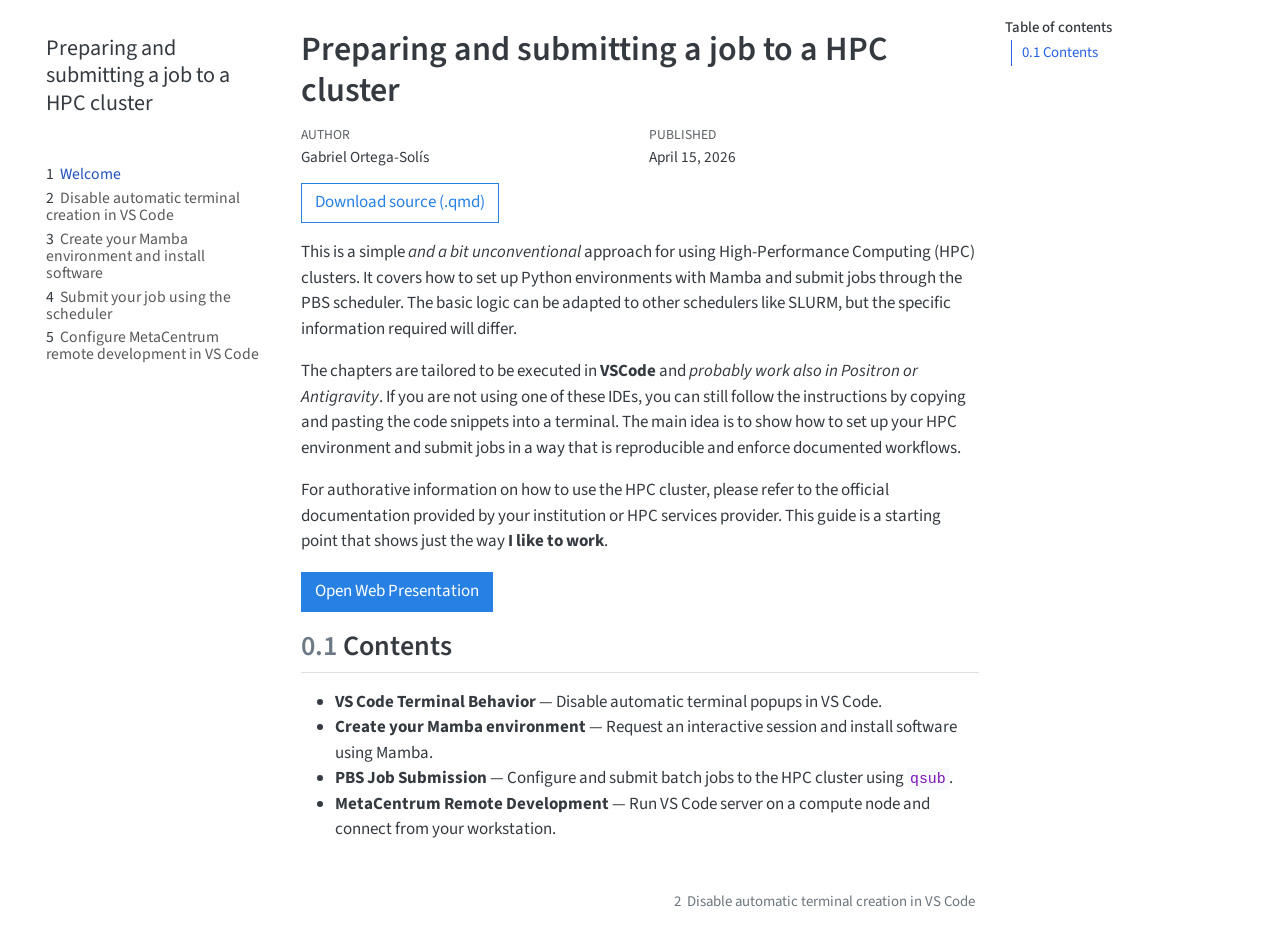
==== docs/index.html @ 6daee701 "Added note and disclaimer" ====
<!DOCTYPE html>
<html xmlns="http://www.w3.org/1999/xhtml" lang="en" xml:lang="en"><head>

<meta charset="utf-8">
<meta name="generator" content="quarto-1.6.42">

<meta name="viewport" content="width=device-width, initial-scale=1.0, user-scalable=yes">

<meta name="author" content="Gabriel Ortega-Solís">
<meta name="dcterms.date" content="2026-04-15">

<title>Preparing and submitting a job to a HPC cluster</title>
<style>
code{white-space: pre-wrap;}
span.smallcaps{font-variant: small-caps;}
div.columns{display: flex; gap: min(4vw, 1.5em);}
div.column{flex: auto; overflow-x: auto;}
div.hanging-indent{margin-left: 1.5em; text-indent: -1.5em;}
ul.task-list{list-style: none;}
ul.task-list li input[type="checkbox"] {
  width: 0.8em;
  margin: 0 0.8em 0.2em -1em; /* quarto-specific, see https://github.com/quarto-dev/quarto-cli/issues/4556 */ 
  vertical-align: middle;
}
</style>


<script src="site_libs/quarto-nav/quarto-nav.js"></script>
<script src="site_libs/quarto-nav/headroom.min.js"></script>
<script src="site_libs/clipboard/clipboard.min.js"></script>
<script src="site_libs/quarto-search/autocomplete.umd.js"></script>
<script src="site_libs/quarto-search/fuse.min.js"></script>
<script src="site_libs/quarto-search/quarto-search.js"></script>
<meta name="quarto:offset" content="./">
<link href="./1_disable_automatic_terminals.html" rel="next">
<script src="site_libs/quarto-html/quarto.js"></script>
<script src="site_libs/quarto-html/popper.min.js"></script>
<script src="site_libs/quarto-html/tippy.umd.min.js"></script>
<script src="site_libs/quarto-html/anchor.min.js"></script>
<link href="site_libs/quarto-html/tippy.css" rel="stylesheet">
<link href="site_libs/quarto-html/quarto-syntax-highlighting-2f5df379a58b258e96c21c0638c20c03.css" rel="stylesheet" id="quarto-text-highlighting-styles">
<script src="site_libs/bootstrap/bootstrap.min.js"></script>
<link href="site_libs/bootstrap/bootstrap-icons.css" rel="stylesheet">
<link href="site_libs/bootstrap/bootstrap-49869e840e201f90f58f4a452181581a.min.css" rel="stylesheet" append-hash="true" id="quarto-bootstrap" data-mode="light">
<script id="quarto-search-options" type="application/json">{
  "location": "sidebar",
  "copy-button": false,
  "collapse-after": 3,
  "panel-placement": "start",
  "type": "textbox",
  "limit": 50,
  "keyboard-shortcut": [
    "f",
    "/",
    "s"
  ],
  "show-item-context": false,
  "language": {
    "search-no-results-text": "No results",
    "search-matching-documents-text": "matching documents",
    "search-copy-link-title": "Copy link to search",
    "search-hide-matches-text": "Hide additional matches",
    "search-more-match-text": "more match in this document",
    "search-more-matches-text": "more matches in this document",
    "search-clear-button-title": "Clear",
    "search-text-placeholder": "",
    "search-detached-cancel-button-title": "Cancel",
    "search-submit-button-title": "Submit",
    "search-label": "Search"
  }
}</script>


</head>

<body class="nav-sidebar floating">

<div id="quarto-search-results"></div>
  <header id="quarto-header" class="headroom fixed-top">
  <nav class="quarto-secondary-nav">
    <div class="container-fluid d-flex">
      <button type="button" class="quarto-btn-toggle btn" data-bs-toggle="collapse" role="button" data-bs-target=".quarto-sidebar-collapse-item" aria-controls="quarto-sidebar" aria-expanded="false" aria-label="Toggle sidebar navigation" onclick="if (window.quartoToggleHeadroom) { window.quartoToggleHeadroom(); }">
        <i class="bi bi-layout-text-sidebar-reverse"></i>
      </button>
        <nav class="quarto-page-breadcrumbs" aria-label="breadcrumb"><ol class="breadcrumb"><li class="breadcrumb-item"><a href="./index.html"><span class="chapter-number">1</span>&nbsp; <span class="chapter-title">Welcome</span></a></li></ol></nav>
        <a class="flex-grow-1" role="navigation" data-bs-toggle="collapse" data-bs-target=".quarto-sidebar-collapse-item" aria-controls="quarto-sidebar" aria-expanded="false" aria-label="Toggle sidebar navigation" onclick="if (window.quartoToggleHeadroom) { window.quartoToggleHeadroom(); }">      
        </a>
      <button type="button" class="btn quarto-search-button" aria-label="Search" onclick="window.quartoOpenSearch();">
        <i class="bi bi-search"></i>
      </button>
    </div>
  </nav>
</header>
<!-- content -->
<div id="quarto-content" class="quarto-container page-columns page-rows-contents page-layout-article">
<!-- sidebar -->
  <nav id="quarto-sidebar" class="sidebar collapse collapse-horizontal quarto-sidebar-collapse-item sidebar-navigation floating overflow-auto">
    <div class="pt-lg-2 mt-2 text-left sidebar-header">
    <div class="sidebar-title mb-0 py-0">
      <a href="./">Preparing and submitting a job to a HPC cluster</a> 
    </div>
      </div>
        <div class="mt-2 flex-shrink-0 align-items-center">
        <div class="sidebar-search">
        <div id="quarto-search" class="" title="Search"></div>
        </div>
        </div>
    <div class="sidebar-menu-container"> 
    <ul class="list-unstyled mt-1">
        <li class="sidebar-item">
  <div class="sidebar-item-container"> 
  <a href="./index.html" class="sidebar-item-text sidebar-link active">
 <span class="menu-text"><span class="chapter-number">1</span>&nbsp; <span class="chapter-title">Welcome</span></span></a>
  </div>
</li>
        <li class="sidebar-item">
  <div class="sidebar-item-container"> 
  <a href="./1_disable_automatic_terminals.html" class="sidebar-item-text sidebar-link">
 <span class="menu-text"><span class="chapter-number">2</span>&nbsp; <span class="chapter-title">Disable automatic terminal creation in VS Code</span></span></a>
  </div>
</li>
        <li class="sidebar-item">
  <div class="sidebar-item-container"> 
  <a href="./2_HPC_setup.html" class="sidebar-item-text sidebar-link">
 <span class="menu-text"><span class="chapter-number">3</span>&nbsp; <span class="chapter-title">Create your Mamba environment and install software</span></span></a>
  </div>
</li>
        <li class="sidebar-item">
  <div class="sidebar-item-container"> 
  <a href="./3_submit_a_job.html" class="sidebar-item-text sidebar-link">
 <span class="menu-text"><span class="chapter-number">4</span>&nbsp; <span class="chapter-title">Submit your job using the scheduler</span></span></a>
  </div>
</li>
        <li class="sidebar-item">
  <div class="sidebar-item-container"> 
  <a href="./4_vscode_metacentrum_setup.html" class="sidebar-item-text sidebar-link">
 <span class="menu-text"><span class="chapter-number">5</span>&nbsp; <span class="chapter-title">Configure MetaCentrum remote development in VS Code</span></span></a>
  </div>
</li>
    </ul>
    </div>
</nav>
<div id="quarto-sidebar-glass" class="quarto-sidebar-collapse-item" data-bs-toggle="collapse" data-bs-target=".quarto-sidebar-collapse-item"></div>
<!-- margin-sidebar -->
    <div id="quarto-margin-sidebar" class="sidebar margin-sidebar">
        <nav id="TOC" role="doc-toc" class="toc-active">
    <h2 id="toc-title">Table of contents</h2>
   
  <ul>
  <li><a href="#contents" id="toc-contents" class="nav-link active" data-scroll-target="#contents"><span class="header-section-number">0.1</span> Contents</a></li>
  </ul>
</nav>
    </div>
<!-- main -->
<main class="content" id="quarto-document-content">

<header id="title-block-header" class="quarto-title-block default">
<div class="quarto-title">
<h1 class="title">Preparing and submitting a job to a HPC cluster</h1>
</div>



<div class="quarto-title-meta">

    <div>
    <div class="quarto-title-meta-heading">Author</div>
    <div class="quarto-title-meta-contents">
             <p>Gabriel Ortega-Solís </p>
          </div>
  </div>
    
    <div>
    <div class="quarto-title-meta-heading">Published</div>
    <div class="quarto-title-meta-contents">
      <p class="date">April 15, 2026</p>
    </div>
  </div>
  
    
  </div>
  


</header>


<p>This is a simple <em>and a bit unconventional</em> approach for using High-Performance Computing (HPC) clusters. It covers how to set up Python environments with Mamba and submit jobs through the PBS scheduler. The basic logic can be adapted to other schedulers like SLURM, but the specific information required will differ.</p>
<p>The chapters are tailored to be executed in <strong>VSCode</strong> and <em>probably work also in Positron or Antigravity</em>. If you are not using one of these IDEs, you can still follow the instructions by copying and pasting the code snippets into a terminal. The main idea is to show how to set up your HPC environment and submit jobs in a way that is reproducible and enforce documented workflows.</p>
<p>For authorative information on how to use the HPC cluster, please refer to the official documentation provided by your institution or HPC services provider. This guide is a starting point that shows just the way <strong>I like to work</strong>.</p>
<p><a href="presentation.html" class="btn btn-primary" target="_blank">Open Web Presentation</a></p>
<section id="contents" class="level2" data-number="0.1">
<h2 data-number="0.1" class="anchored" data-anchor-id="contents"><span class="header-section-number">0.1</span> Contents</h2>
<ul>
<li><strong>VS Code Terminal Behavior</strong> — Disable automatic terminal popups in VS Code.</li>
<li><strong>Create your Mamba environment</strong> — Request an interactive session and install software using Mamba.</li>
<li><strong>PBS Job Submission</strong> — Configure and submit batch jobs to the HPC cluster using <code>qsub</code>.</li>
<li><strong>MetaCentrum Remote Development</strong> — Run VS Code server on a compute node and connect from your workstation.</li>
</ul>


</section>

</main> <!-- /main -->
<div id="download-qmd-wrap" style="margin-top: 2rem;"></div>

<script>
document.addEventListener("DOMContentLoaded", () => {
  const path = window.location.pathname;
  const htmlFile = path.split("/").pop() || "index.html";
  const qmdFile = htmlFile.replace(/\.html?$/, ".qmd");

  const a = document.createElement("a");
  a.href = qmdFile;
  a.textContent = "Download source (.qmd)";
  a.setAttribute("download", "");
  a.className = "btn btn-outline-primary";

  const wrap = document.getElementById("download-qmd-wrap");
  if (!wrap) return;

  wrap.style.marginTop = "0.75rem";
  wrap.appendChild(a);

  // Prefer placement near title/author metadata on Quarto book pages.
  const titleMeta = document.querySelector("#title-block-header .quarto-title-meta");
  if (titleMeta) {
    titleMeta.insertAdjacentElement("afterend", wrap);
    return;
  }

  const titleHeader = document.getElementById("title-block-header");
  if (titleHeader) {
    titleHeader.appendChild(wrap);
  }
});
</script>
<script id="quarto-html-after-body" type="application/javascript">
window.document.addEventListener("DOMContentLoaded", function (event) {
  const toggleBodyColorMode = (bsSheetEl) => {
    const mode = bsSheetEl.getAttribute("data-mode");
    const bodyEl = window.document.querySelector("body");
    if (mode === "dark") {
      bodyEl.classList.add("quarto-dark");
      bodyEl.classList.remove("quarto-light");
    } else {
      bodyEl.classList.add("quarto-light");
      bodyEl.classList.remove("quarto-dark");
    }
  }
  const toggleBodyColorPrimary = () => {
    const bsSheetEl = window.document.querySelector("link#quarto-bootstrap");
    if (bsSheetEl) {
      toggleBodyColorMode(bsSheetEl);
    }
  }
  toggleBodyColorPrimary();  
  const icon = "";
  const anchorJS = new window.AnchorJS();
  anchorJS.options = {
    placement: 'right',
    icon: icon
  };
  anchorJS.add('.anchored');
  const isCodeAnnotation = (el) => {
    for (const clz of el.classList) {
      if (clz.startsWith('code-annotation-')) {                     
        return true;
      }
    }
    return false;
  }
  const onCopySuccess = function(e) {
    // button target
    const button = e.trigger;
    // don't keep focus
    button.blur();
    // flash "checked"
    button.classList.add('code-copy-button-checked');
    var currentTitle = button.getAttribute("title");
    button.setAttribute("title", "Copied!");
    let tooltip;
    if (window.bootstrap) {
      button.setAttribute("data-bs-toggle", "tooltip");
      button.setAttribute("data-bs-placement", "left");
      button.setAttribute("data-bs-title", "Copied!");
      tooltip = new bootstrap.Tooltip(button, 
        { trigger: "manual", 
          customClass: "code-copy-button-tooltip",
          offset: [0, -8]});
      tooltip.show();    
    }
    setTimeout(function() {
      if (tooltip) {
        tooltip.hide();
        button.removeAttribute("data-bs-title");
        button.removeAttribute("data-bs-toggle");
        button.removeAttribute("data-bs-placement");
      }
      button.setAttribute("title", currentTitle);
      button.classList.remove('code-copy-button-checked');
    }, 1000);
    // clear code selection
    e.clearSelection();
  }
  const getTextToCopy = function(trigger) {
      const codeEl = trigger.previousElementSibling.cloneNode(true);
      for (const childEl of codeEl.children) {
        if (isCodeAnnotation(childEl)) {
          childEl.remove();
        }
      }
      return codeEl.innerText;
  }
  const clipboard = new window.ClipboardJS('.code-copy-button:not([data-in-quarto-modal])', {
    text: getTextToCopy
  });
  clipboard.on('success', onCopySuccess);
  if (window.document.getElementById('quarto-embedded-source-code-modal')) {
    const clipboardModal = new window.ClipboardJS('.code-copy-button[data-in-quarto-modal]', {
      text: getTextToCopy,
      container: window.document.getElementById('quarto-embedded-source-code-modal')
    });
    clipboardModal.on('success', onCopySuccess);
  }
    var localhostRegex = new RegExp(/^(?:http|https):\/\/localhost\:?[0-9]*\//);
    var mailtoRegex = new RegExp(/^mailto:/);
      var filterRegex = new RegExp('/' + window.location.host + '/');
    var isInternal = (href) => {
        return filterRegex.test(href) || localhostRegex.test(href) || mailtoRegex.test(href);
    }
    // Inspect non-navigation links and adorn them if external
 	var links = window.document.querySelectorAll('a[href]:not(.nav-link):not(.navbar-brand):not(.toc-action):not(.sidebar-link):not(.sidebar-item-toggle):not(.pagination-link):not(.no-external):not([aria-hidden]):not(.dropdown-item):not(.quarto-navigation-tool):not(.about-link)');
    for (var i=0; i<links.length; i++) {
      const link = links[i];
      if (!isInternal(link.href)) {
        // undo the damage that might have been done by quarto-nav.js in the case of
        // links that we want to consider external
        if (link.dataset.originalHref !== undefined) {
          link.href = link.dataset.originalHref;
        }
      }
    }
  function tippyHover(el, contentFn, onTriggerFn, onUntriggerFn) {
    const config = {
      allowHTML: true,
      maxWidth: 500,
      delay: 100,
      arrow: false,
      appendTo: function(el) {
          return el.parentElement;
      },
      interactive: true,
      interactiveBorder: 10,
      theme: 'quarto',
      placement: 'bottom-start',
    };
    if (contentFn) {
      config.content = contentFn;
    }
    if (onTriggerFn) {
      config.onTrigger = onTriggerFn;
    }
    if (onUntriggerFn) {
      config.onUntrigger = onUntriggerFn;
    }
    window.tippy(el, config); 
  }
  const noterefs = window.document.querySelectorAll('a[role="doc-noteref"]');
  for (var i=0; i<noterefs.length; i++) {
    const ref = noterefs[i];
    tippyHover(ref, function() {
      // use id or data attribute instead here
      let href = ref.getAttribute('data-footnote-href') || ref.getAttribute('href');
      try { href = new URL(href).hash; } catch {}
      const id = href.replace(/^#\/?/, "");
      const note = window.document.getElementById(id);
      if (note) {
        return note.innerHTML;
      } else {
        return "";
      }
    });
  }
  const xrefs = window.document.querySelectorAll('a.quarto-xref');
  const processXRef = (id, note) => {
    // Strip column container classes
    const stripColumnClz = (el) => {
      el.classList.remove("page-full", "page-columns");
      if (el.children) {
        for (const child of el.children) {
          stripColumnClz(child);
        }
      }
    }
    stripColumnClz(note)
    if (id === null || id.startsWith('sec-')) {
      // Special case sections, only their first couple elements
      const container = document.createElement("div");
      if (note.children && note.children.length > 2) {
        container.appendChild(note.children[0].cloneNode(true));
        for (let i = 1; i < note.children.length; i++) {
          const child = note.children[i];
          if (child.tagName === "P" && child.innerText === "") {
            continue;
          } else {
            container.appendChild(child.cloneNode(true));
            break;
          }
        }
        if (window.Quarto?.typesetMath) {
          window.Quarto.typesetMath(container);
        }
        return container.innerHTML
      } else {
        if (window.Quarto?.typesetMath) {
          window.Quarto.typesetMath(note);
        }
        return note.innerHTML;
      }
    } else {
      // Remove any anchor links if they are present
      const anchorLink = note.querySelector('a.anchorjs-link');
      if (anchorLink) {
        anchorLink.remove();
      }
      if (window.Quarto?.typesetMath) {
        window.Quarto.typesetMath(note);
      }
      if (note.classList.contains("callout")) {
        return note.outerHTML;
      } else {
        return note.innerHTML;
      }
    }
  }
  for (var i=0; i<xrefs.length; i++) {
    const xref = xrefs[i];
    tippyHover(xref, undefined, function(instance) {
      instance.disable();
      let url = xref.getAttribute('href');
      let hash = undefined; 
      if (url.startsWith('#')) {
        hash = url;
      } else {
        try { hash = new URL(url).hash; } catch {}
      }
      if (hash) {
        const id = hash.replace(/^#\/?/, "");
        const note = window.document.getElementById(id);
        if (note !== null) {
          try {
            const html = processXRef(id, note.cloneNode(true));
            instance.setContent(html);
          } finally {
            instance.enable();
            instance.show();
          }
        } else {
          // See if we can fetch this
          fetch(url.split('#')[0])
          .then(res => res.text())
          .then(html => {
            const parser = new DOMParser();
            const htmlDoc = parser.parseFromString(html, "text/html");
            const note = htmlDoc.getElementById(id);
            if (note !== null) {
              const html = processXRef(id, note);
              instance.setContent(html);
            } 
          }).finally(() => {
            instance.enable();
            instance.show();
          });
        }
      } else {
        // See if we can fetch a full url (with no hash to target)
        // This is a special case and we should probably do some content thinning / targeting
        fetch(url)
        .then(res => res.text())
        .then(html => {
          const parser = new DOMParser();
          const htmlDoc = parser.parseFromString(html, "text/html");
          const note = htmlDoc.querySelector('main.content');
          if (note !== null) {
            // This should only happen for chapter cross references
            // (since there is no id in the URL)
            // remove the first header
            if (note.children.length > 0 && note.children[0].tagName === "HEADER") {
              note.children[0].remove();
            }
            const html = processXRef(null, note);
            instance.setContent(html);
          } 
        }).finally(() => {
          instance.enable();
          instance.show();
        });
      }
    }, function(instance) {
    });
  }
      let selectedAnnoteEl;
      const selectorForAnnotation = ( cell, annotation) => {
        let cellAttr = 'data-code-cell="' + cell + '"';
        let lineAttr = 'data-code-annotation="' +  annotation + '"';
        const selector = 'span[' + cellAttr + '][' + lineAttr + ']';
        return selector;
      }
      const selectCodeLines = (annoteEl) => {
        const doc = window.document;
        const targetCell = annoteEl.getAttribute("data-target-cell");
        const targetAnnotation = annoteEl.getAttribute("data-target-annotation");
        const annoteSpan = window.document.querySelector(selectorForAnnotation(targetCell, targetAnnotation));
        const lines = annoteSpan.getAttribute("data-code-lines").split(",");
        const lineIds = lines.map((line) => {
          return targetCell + "-" + line;
        })
        let top = null;
        let height = null;
        let parent = null;
        if (lineIds.length > 0) {
            //compute the position of the single el (top and bottom and make a div)
            const el = window.document.getElementById(lineIds[0]);
            top = el.offsetTop;
            height = el.offsetHeight;
            parent = el.parentElement.parentElement;
          if (lineIds.length > 1) {
            const lastEl = window.document.getElementById(lineIds[lineIds.length - 1]);
            const bottom = lastEl.offsetTop + lastEl.offsetHeight;
            height = bottom - top;
          }
          if (top !== null && height !== null && parent !== null) {
            // cook up a div (if necessary) and position it 
            let div = window.document.getElementById("code-annotation-line-highlight");
            if (div === null) {
              div = window.document.createElement("div");
              div.setAttribute("id", "code-annotation-line-highlight");
              div.style.position = 'absolute';
              parent.appendChild(div);
            }
            div.style.top = top - 2 + "px";
            div.style.height = height + 4 + "px";
            div.style.left = 0;
            let gutterDiv = window.document.getElementById("code-annotation-line-highlight-gutter");
            if (gutterDiv === null) {
              gutterDiv = window.document.createElement("div");
              gutterDiv.setAttribute("id", "code-annotation-line-highlight-gutter");
              gutterDiv.style.position = 'absolute';
              const codeCell = window.document.getElementById(targetCell);
              const gutter = codeCell.querySelector('.code-annotation-gutter');
              gutter.appendChild(gutterDiv);
            }
            gutterDiv.style.top = top - 2 + "px";
            gutterDiv.style.height = height + 4 + "px";
          }
          selectedAnnoteEl = annoteEl;
        }
      };
      const unselectCodeLines = () => {
        const elementsIds = ["code-annotation-line-highlight", "code-annotation-line-highlight-gutter"];
        elementsIds.forEach((elId) => {
          const div = window.document.getElementById(elId);
          if (div) {
            div.remove();
          }
        });
        selectedAnnoteEl = undefined;
      };
        // Handle positioning of the toggle
    window.addEventListener(
      "resize",
      throttle(() => {
        elRect = undefined;
        if (selectedAnnoteEl) {
          selectCodeLines(selectedAnnoteEl);
        }
      }, 10)
    );
    function throttle(fn, ms) {
    let throttle = false;
    let timer;
      return (...args) => {
        if(!throttle) { // first call gets through
            fn.apply(this, args);
            throttle = true;
        } else { // all the others get throttled
            if(timer) clearTimeout(timer); // cancel #2
            timer = setTimeout(() => {
              fn.apply(this, args);
              timer = throttle = false;
            }, ms);
        }
      };
    }
      // Attach click handler to the DT
      const annoteDls = window.document.querySelectorAll('dt[data-target-cell]');
      for (const annoteDlNode of annoteDls) {
        annoteDlNode.addEventListener('click', (event) => {
          const clickedEl = event.target;
          if (clickedEl !== selectedAnnoteEl) {
            unselectCodeLines();
            const activeEl = window.document.querySelector('dt[data-target-cell].code-annotation-active');
            if (activeEl) {
              activeEl.classList.remove('code-annotation-active');
            }
            selectCodeLines(clickedEl);
            clickedEl.classList.add('code-annotation-active');
          } else {
            // Unselect the line
            unselectCodeLines();
            clickedEl.classList.remove('code-annotation-active');
          }
        });
      }
  const findCites = (el) => {
    const parentEl = el.parentElement;
    if (parentEl) {
      const cites = parentEl.dataset.cites;
      if (cites) {
        return {
          el,
          cites: cites.split(' ')
        };
      } else {
        return findCites(el.parentElement)
      }
    } else {
      return undefined;
    }
  };
  var bibliorefs = window.document.querySelectorAll('a[role="doc-biblioref"]');
  for (var i=0; i<bibliorefs.length; i++) {
    const ref = bibliorefs[i];
    const citeInfo = findCites(ref);
    if (citeInfo) {
      tippyHover(citeInfo.el, function() {
        var popup = window.document.createElement('div');
        citeInfo.cites.forEach(function(cite) {
          var citeDiv = window.document.createElement('div');
          citeDiv.classList.add('hanging-indent');
          citeDiv.classList.add('csl-entry');
          var biblioDiv = window.document.getElementById('ref-' + cite);
          if (biblioDiv) {
            citeDiv.innerHTML = biblioDiv.innerHTML;
          }
          popup.appendChild(citeDiv);
        });
        return popup.innerHTML;
      });
    }
  }
});
</script>
<nav class="page-navigation">
  <div class="nav-page nav-page-previous">
  </div>
  <div class="nav-page nav-page-next">
      <a href="./1_disable_automatic_terminals.html" class="pagination-link" aria-label="Disable automatic terminal creation in VS Code">
        <span class="nav-page-text"><span class="chapter-number">2</span>&nbsp; <span class="chapter-title">Disable automatic terminal creation in VS Code</span></span> <i class="bi bi-arrow-right-short"></i>
      </a>
  </div>
</nav>
</div> <!-- /content -->




</body></html>
---- docs/site_libs/quarto-html/tippy.css ----
.tippy-box[data-animation=fade][data-state=hidden]{opacity:0}[data-tippy-root]{max-width:calc(100vw - 10px)}.tippy-box{position:relative;background-color:#333;color:#fff;border-radius:4px;font-size:14px;line-height:1.4;white-space:normal;outline:0;transition-property:transform,visibility,opacity}.tippy-box[data-placement^=top]>.tippy-arrow{bottom:0}.tippy-box[data-placement^=top]>.tippy-arrow:before{bottom:-7px;left:0;border-width:8px 8px 0;border-top-color:initial;transform-origin:center top}.tippy-box[data-placement^=bottom]>.tippy-arrow{top:0}.tippy-box[data-placement^=bottom]>.tippy-arrow:before{top:-7px;left:0;border-width:0 8px 8px;border-bottom-color:initial;transform-origin:center bottom}.tippy-box[data-placement^=left]>.tippy-arrow{right:0}.tippy-box[data-placement^=left]>.tippy-arrow:before{border-width:8px 0 8px 8px;border-left-color:initial;right:-7px;transform-origin:center left}.tippy-box[data-placement^=right]>.tippy-arrow{left:0}.tippy-box[data-placement^=right]>.tippy-arrow:before{left:-7px;border-width:8px 8px 8px 0;border-right-color:initial;transform-origin:center right}.tippy-box[data-inertia][data-state=visible]{transition-timing-function:cubic-bezier(.54,1.5,.38,1.11)}.tippy-arrow{width:16px;height:16px;color:#333}.tippy-arrow:before{content:"";position:absolute;border-color:transparent;border-style:solid}.tippy-content{position:relative;padding:5px 9px;z-index:1}
---- docs/site_libs/quarto-html/quarto-syntax-highlighting-2f5df379a58b258e96c21c0638c20c03.css ----
/* quarto syntax highlight colors */
:root {
  --quarto-hl-ot-color: #003B4F;
  --quarto-hl-at-color: #657422;
  --quarto-hl-ss-color: #20794D;
  --quarto-hl-an-color: #5E5E5E;
  --quarto-hl-fu-color: #4758AB;
  --quarto-hl-st-color: #20794D;
  --quarto-hl-cf-color: #003B4F;
  --quarto-hl-op-color: #5E5E5E;
  --quarto-hl-er-color: #AD0000;
  --quarto-hl-bn-color: #AD0000;
  --quarto-hl-al-color: #AD0000;
  --quarto-hl-va-color: #111111;
  --quarto-hl-bu-color: inherit;
  --quarto-hl-ex-color: inherit;
  --quarto-hl-pp-color: #AD0000;
  --quarto-hl-in-color: #5E5E5E;
  --quarto-hl-vs-color: #20794D;
  --quarto-hl-wa-color: #5E5E5E;
  --quarto-hl-do-color: #5E5E5E;
  --quarto-hl-im-color: #00769E;
  --quarto-hl-ch-color: #20794D;
  --quarto-hl-dt-color: #AD0000;
  --quarto-hl-fl-color: #AD0000;
  --quarto-hl-co-color: #5E5E5E;
  --quarto-hl-cv-color: #5E5E5E;
  --quarto-hl-cn-color: #8f5902;
  --quarto-hl-sc-color: #5E5E5E;
  --quarto-hl-dv-color: #AD0000;
  --quarto-hl-kw-color: #003B4F;
}

/* other quarto variables */
:root {
  --quarto-font-monospace: SFMono-Regular, Menlo, Monaco, Consolas, "Liberation Mono", "Courier New", monospace;
}

pre > code.sourceCode > span {
  color: #003B4F;
}

code span {
  color: #003B4F;
}

code.sourceCode > span {
  color: #003B4F;
}

div.sourceCode,
div.sourceCode pre.sourceCode {
  color: #003B4F;
}

code span.ot {
  color: #003B4F;
  font-style: inherit;
}

code span.at {
  color: #657422;
  font-style: inherit;
}

code span.ss {
  color: #20794D;
  font-style: inherit;
}

code span.an {
  color: #5E5E5E;
  font-style: inherit;
}

code span.fu {
  color: #4758AB;
  font-style: inherit;
}

code span.st {
  color: #20794D;
  font-style: inherit;
}

code span.cf {
  color: #003B4F;
  font-weight: bold;
  font-style: inherit;
}

code span.op {
  color: #5E5E5E;
  font-style: inherit;
}

code span.er {
  color: #AD0000;
  font-style: inherit;
}

code span.bn {
  color: #AD0000;
  font-style: inherit;
}

code span.al {
  color: #AD0000;
  font-style: inherit;
}

code span.va {
  color: #111111;
  font-style: inherit;
}

code span.bu {
  font-style: inherit;
}

code span.ex {
  font-style: inherit;
}

code span.pp {
  color: #AD0000;
  font-style: inherit;
}

code span.in {
  color: #5E5E5E;
  font-style: inherit;
}

code span.vs {
  color: #20794D;
  font-style: inherit;
}

code span.wa {
  color: #5E5E5E;
  font-style: italic;
}

code span.do {
  color: #5E5E5E;
  font-style: italic;
}

code span.im {
  color: #00769E;
  font-style: inherit;
}

code span.ch {
  color: #20794D;
  font-style: inherit;
}

code span.dt {
  color: #AD0000;
  font-style: inherit;
}

code span.fl {
  color: #AD0000;
  font-style: inherit;
}

code span.co {
  color: #5E5E5E;
  font-style: inherit;
}

code span.cv {
  color: #5E5E5E;
  font-style: italic;
}

code span.cn {
  color: #8f5902;
  font-style: inherit;
}

code span.sc {
  color: #5E5E5E;
  font-style: inherit;
}

code span.dv {
  color: #AD0000;
  font-style: inherit;
}

code span.kw {
  color: #003B4F;
  font-weight: bold;
  font-style: inherit;
}

.prevent-inlining {
  content: "</";
}

/*# sourceMappingURL=35eb38a806ee71ea6d2563be2308c832.css.map */
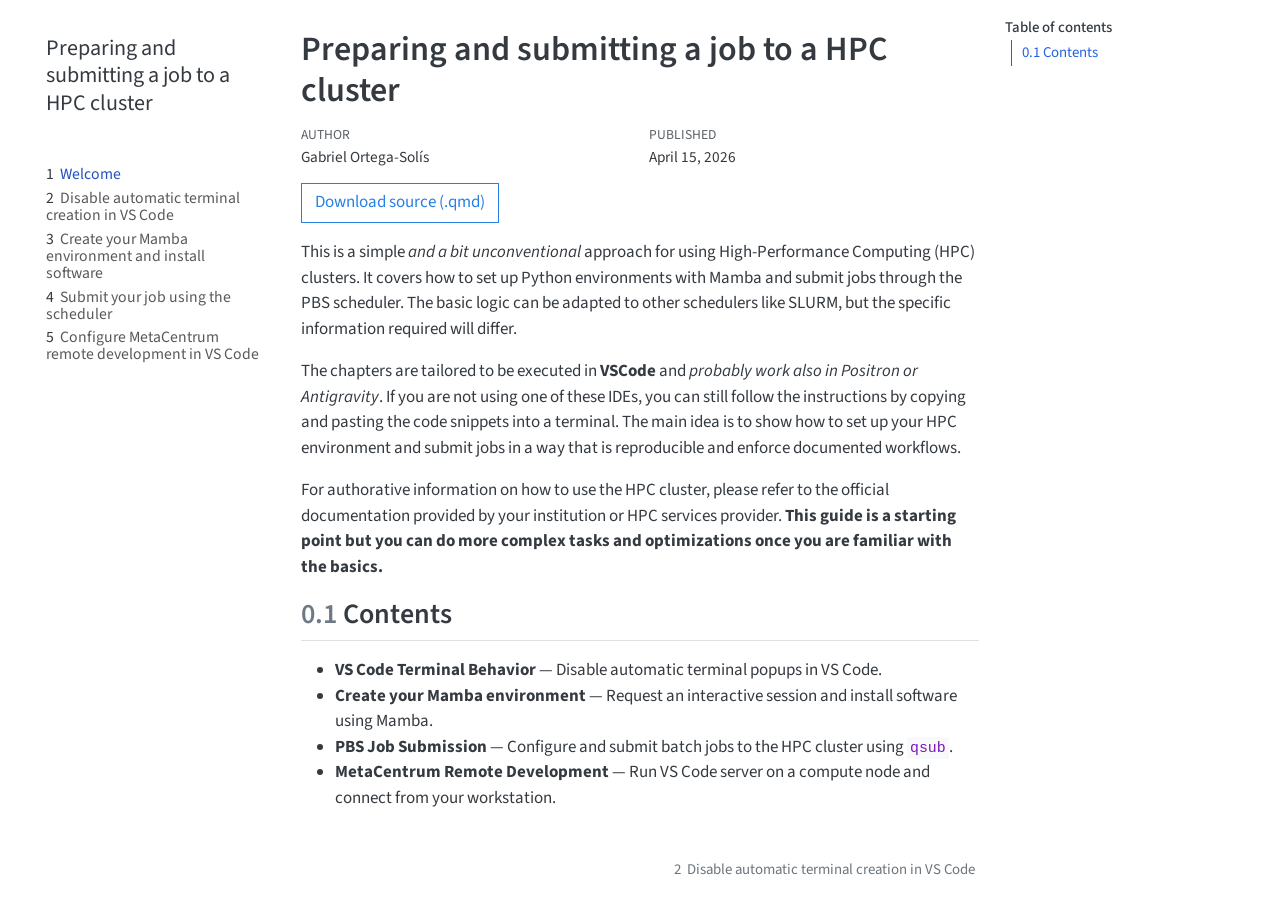
==== commit a0310ca4: "Added SCP commands" ====
--- a/docs/index.html
+++ b/docs/index.html
@@ -187,8 +187,7 @@
 
 <p>This is a simple <em>and a bit unconventional</em> approach for using High-Performance Computing (HPC) clusters. It covers how to set up Python environments with Mamba and submit jobs through the PBS scheduler. The basic logic can be adapted to other schedulers like SLURM, but the specific information required will differ.</p>
 <p>The chapters are tailored to be executed in <strong>VSCode</strong> and <em>probably work also in Positron or Antigravity</em>. If you are not using one of these IDEs, you can still follow the instructions by copying and pasting the code snippets into a terminal. The main idea is to show how to set up your HPC environment and submit jobs in a way that is reproducible and enforce documented workflows.</p>
-<p>For authorative information on how to use the HPC cluster, please refer to the official documentation provided by your institution or HPC services provider. This guide is a starting point that shows just the way <strong>I like to work</strong>.</p>
-<p><a href="presentation.html" class="btn btn-primary" target="_blank">Open Web Presentation</a></p>
+<p>For authorative information on how to use the HPC cluster, please refer to the official documentation provided by your institution or HPC services provider. <strong>This guide is a starting point but you can do more complex tasks and optimizations once you are familiar with the basics.</strong></p>
 <section id="contents" class="level2" data-number="0.1">
 <h2 data-number="0.1" class="anchored" data-anchor-id="contents"><span class="header-section-number">0.1</span> Contents</h2>
 <ul>
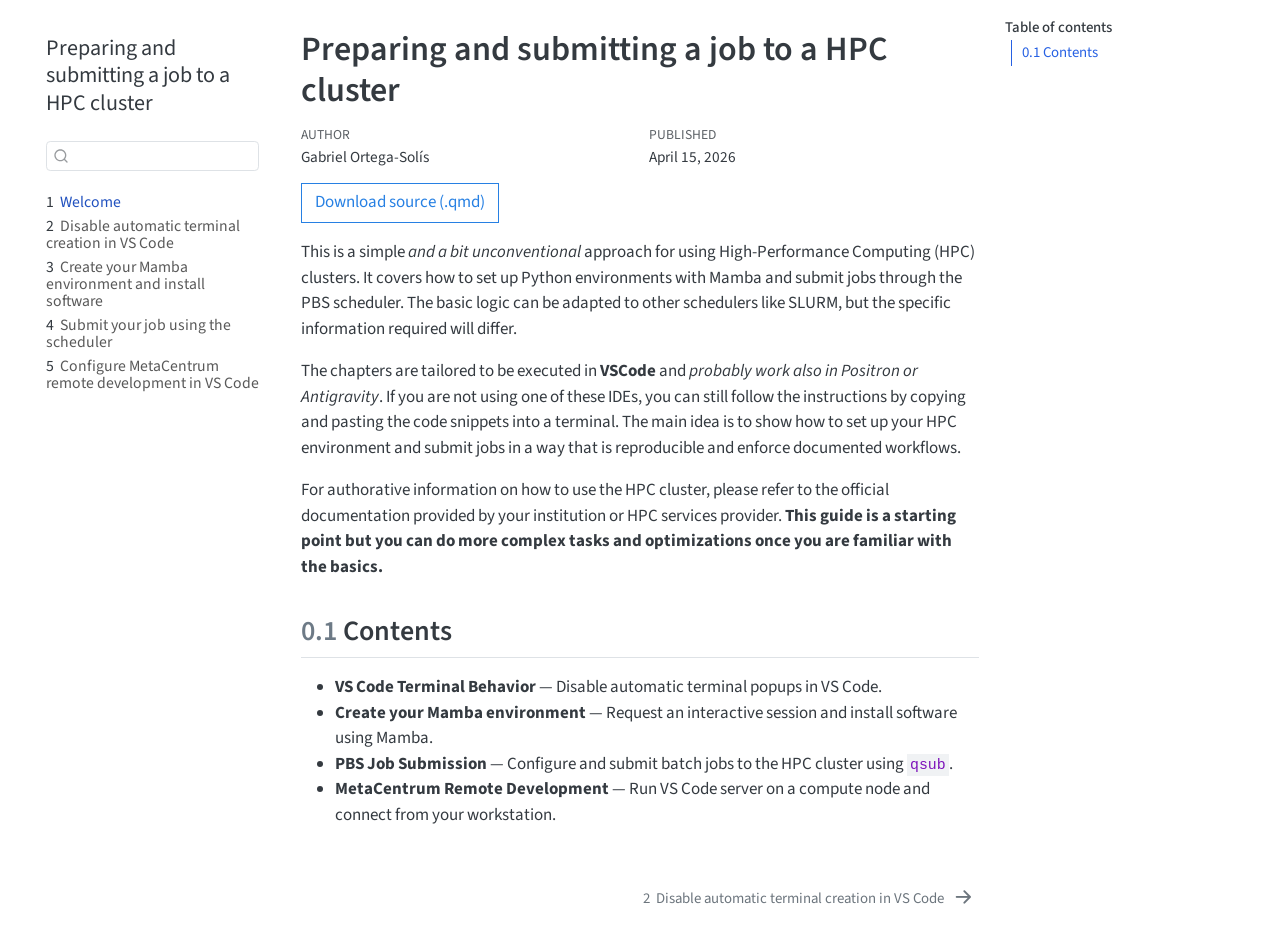
==== commit 9a317a59: "Reorder of code cells" ====
--- a/docs/index.html
+++ b/docs/index.html
@@ -2,7 +2,7 @@
 <html xmlns="http://www.w3.org/1999/xhtml" lang="en" xml:lang="en"><head>
 
 <meta charset="utf-8">
-<meta name="generator" content="quarto-1.6.42">
+<meta name="generator" content="quarto-1.8.27">
 
 <meta name="viewport" content="width=device-width, initial-scale=1.0, user-scalable=yes">
 
@@ -33,15 +33,17 @@
 <script src="site_libs/quarto-search/quarto-search.js"></script>
 <meta name="quarto:offset" content="./">
 <link href="./1_disable_automatic_terminals.html" rel="next">
-<script src="site_libs/quarto-html/quarto.js"></script>
+<script src="site_libs/quarto-html/quarto.js" type="module"></script>
+<script src="site_libs/quarto-html/tabsets/tabsets.js" type="module"></script>
+<script src="site_libs/quarto-html/axe/axe-check.js" type="module"></script>
 <script src="site_libs/quarto-html/popper.min.js"></script>
 <script src="site_libs/quarto-html/tippy.umd.min.js"></script>
 <script src="site_libs/quarto-html/anchor.min.js"></script>
 <link href="site_libs/quarto-html/tippy.css" rel="stylesheet">
-<link href="site_libs/quarto-html/quarto-syntax-highlighting-2f5df379a58b258e96c21c0638c20c03.css" rel="stylesheet" id="quarto-text-highlighting-styles">
+<link href="site_libs/quarto-html/quarto-syntax-highlighting-ed96de9b727972fe78a7b5d16c58bf87.css" rel="stylesheet" id="quarto-text-highlighting-styles">
 <script src="site_libs/bootstrap/bootstrap.min.js"></script>
 <link href="site_libs/bootstrap/bootstrap-icons.css" rel="stylesheet">
-<link href="site_libs/bootstrap/bootstrap-49869e840e201f90f58f4a452181581a.min.css" rel="stylesheet" append-hash="true" id="quarto-bootstrap" data-mode="light">
+<link href="site_libs/bootstrap/bootstrap-9066ee856649dc29ddc1f39264bb5a32.min.css" rel="stylesheet" append-hash="true" id="quarto-bootstrap" data-mode="light">
 <script id="quarto-search-options" type="application/json">{
   "location": "sidebar",
   "copy-button": false,
@@ -73,7 +75,7 @@
 
 </head>
 
-<body class="nav-sidebar floating">
+<body class="nav-sidebar floating quarto-light">
 
 <div id="quarto-search-results"></div>
   <header id="quarto-header" class="headroom fixed-top">
@@ -235,236 +237,243 @@
 });
 </script>
 <script id="quarto-html-after-body" type="application/javascript">
-window.document.addEventListener("DOMContentLoaded", function (event) {
-  const toggleBodyColorMode = (bsSheetEl) => {
-    const mode = bsSheetEl.getAttribute("data-mode");
-    const bodyEl = window.document.querySelector("body");
-    if (mode === "dark") {
-      bodyEl.classList.add("quarto-dark");
-      bodyEl.classList.remove("quarto-light");
-    } else {
-      bodyEl.classList.add("quarto-light");
-      bodyEl.classList.remove("quarto-dark");
-    }
-  }
-  const toggleBodyColorPrimary = () => {
-    const bsSheetEl = window.document.querySelector("link#quarto-bootstrap");
-    if (bsSheetEl) {
-      toggleBodyColorMode(bsSheetEl);
-    }
-  }
-  toggleBodyColorPrimary();  
-  const icon = "";
-  const anchorJS = new window.AnchorJS();
-  anchorJS.options = {
-    placement: 'right',
-    icon: icon
-  };
-  anchorJS.add('.anchored');
-  const isCodeAnnotation = (el) => {
-    for (const clz of el.classList) {
-      if (clz.startsWith('code-annotation-')) {                     
-        return true;
-      }
-    }
-    return false;
-  }
-  const onCopySuccess = function(e) {
-    // button target
-    const button = e.trigger;
-    // don't keep focus
-    button.blur();
-    // flash "checked"
-    button.classList.add('code-copy-button-checked');
-    var currentTitle = button.getAttribute("title");
-    button.setAttribute("title", "Copied!");
-    let tooltip;
-    if (window.bootstrap) {
-      button.setAttribute("data-bs-toggle", "tooltip");
-      button.setAttribute("data-bs-placement", "left");
-      button.setAttribute("data-bs-title", "Copied!");
-      tooltip = new bootstrap.Tooltip(button, 
-        { trigger: "manual", 
-          customClass: "code-copy-button-tooltip",
-          offset: [0, -8]});
-      tooltip.show();    
-    }
-    setTimeout(function() {
-      if (tooltip) {
-        tooltip.hide();
-        button.removeAttribute("data-bs-title");
-        button.removeAttribute("data-bs-toggle");
-        button.removeAttribute("data-bs-placement");
-      }
-      button.setAttribute("title", currentTitle);
-      button.classList.remove('code-copy-button-checked');
-    }, 1000);
-    // clear code selection
-    e.clearSelection();
-  }
-  const getTextToCopy = function(trigger) {
-      const codeEl = trigger.previousElementSibling.cloneNode(true);
+  window.document.addEventListener("DOMContentLoaded", function (event) {
+    const icon = "";
+    const anchorJS = new window.AnchorJS();
+    anchorJS.options = {
+      placement: 'right',
+      icon: icon
+    };
+    anchorJS.add('.anchored');
+    const isCodeAnnotation = (el) => {
+      for (const clz of el.classList) {
+        if (clz.startsWith('code-annotation-')) {                     
+          return true;
+        }
+      }
+      return false;
+    }
+    const onCopySuccess = function(e) {
+      // button target
+      const button = e.trigger;
+      // don't keep focus
+      button.blur();
+      // flash "checked"
+      button.classList.add('code-copy-button-checked');
+      var currentTitle = button.getAttribute("title");
+      button.setAttribute("title", "Copied!");
+      let tooltip;
+      if (window.bootstrap) {
+        button.setAttribute("data-bs-toggle", "tooltip");
+        button.setAttribute("data-bs-placement", "left");
+        button.setAttribute("data-bs-title", "Copied!");
+        tooltip = new bootstrap.Tooltip(button, 
+          { trigger: "manual", 
+            customClass: "code-copy-button-tooltip",
+            offset: [0, -8]});
+        tooltip.show();    
+      }
+      setTimeout(function() {
+        if (tooltip) {
+          tooltip.hide();
+          button.removeAttribute("data-bs-title");
+          button.removeAttribute("data-bs-toggle");
+          button.removeAttribute("data-bs-placement");
+        }
+        button.setAttribute("title", currentTitle);
+        button.classList.remove('code-copy-button-checked');
+      }, 1000);
+      // clear code selection
+      e.clearSelection();
+    }
+    const getTextToCopy = function(trigger) {
+      const outerScaffold = trigger.parentElement.cloneNode(true);
+      const codeEl = outerScaffold.querySelector('code');
       for (const childEl of codeEl.children) {
         if (isCodeAnnotation(childEl)) {
           childEl.remove();
         }
       }
       return codeEl.innerText;
-  }
-  const clipboard = new window.ClipboardJS('.code-copy-button:not([data-in-quarto-modal])', {
-    text: getTextToCopy
-  });
-  clipboard.on('success', onCopySuccess);
-  if (window.document.getElementById('quarto-embedded-source-code-modal')) {
-    const clipboardModal = new window.ClipboardJS('.code-copy-button[data-in-quarto-modal]', {
-      text: getTextToCopy,
-      container: window.document.getElementById('quarto-embedded-source-code-modal')
+    }
+    const clipboard = new window.ClipboardJS('.code-copy-button:not([data-in-quarto-modal])', {
+      text: getTextToCopy
     });
-    clipboardModal.on('success', onCopySuccess);
-  }
-    var localhostRegex = new RegExp(/^(?:http|https):\/\/localhost\:?[0-9]*\//);
-    var mailtoRegex = new RegExp(/^mailto:/);
-      var filterRegex = new RegExp('/' + window.location.host + '/');
-    var isInternal = (href) => {
-        return filterRegex.test(href) || localhostRegex.test(href) || mailtoRegex.test(href);
-    }
-    // Inspect non-navigation links and adorn them if external
- 	var links = window.document.querySelectorAll('a[href]:not(.nav-link):not(.navbar-brand):not(.toc-action):not(.sidebar-link):not(.sidebar-item-toggle):not(.pagination-link):not(.no-external):not([aria-hidden]):not(.dropdown-item):not(.quarto-navigation-tool):not(.about-link)');
-    for (var i=0; i<links.length; i++) {
-      const link = links[i];
-      if (!isInternal(link.href)) {
-        // undo the damage that might have been done by quarto-nav.js in the case of
-        // links that we want to consider external
-        if (link.dataset.originalHref !== undefined) {
-          link.href = link.dataset.originalHref;
-        }
-      }
-    }
-  function tippyHover(el, contentFn, onTriggerFn, onUntriggerFn) {
-    const config = {
-      allowHTML: true,
-      maxWidth: 500,
-      delay: 100,
-      arrow: false,
-      appendTo: function(el) {
-          return el.parentElement;
-      },
-      interactive: true,
-      interactiveBorder: 10,
-      theme: 'quarto',
-      placement: 'bottom-start',
-    };
-    if (contentFn) {
-      config.content = contentFn;
-    }
-    if (onTriggerFn) {
-      config.onTrigger = onTriggerFn;
-    }
-    if (onUntriggerFn) {
-      config.onUntrigger = onUntriggerFn;
-    }
-    window.tippy(el, config); 
-  }
-  const noterefs = window.document.querySelectorAll('a[role="doc-noteref"]');
-  for (var i=0; i<noterefs.length; i++) {
-    const ref = noterefs[i];
-    tippyHover(ref, function() {
-      // use id or data attribute instead here
-      let href = ref.getAttribute('data-footnote-href') || ref.getAttribute('href');
-      try { href = new URL(href).hash; } catch {}
-      const id = href.replace(/^#\/?/, "");
-      const note = window.document.getElementById(id);
-      if (note) {
-        return note.innerHTML;
+    clipboard.on('success', onCopySuccess);
+    if (window.document.getElementById('quarto-embedded-source-code-modal')) {
+      const clipboardModal = new window.ClipboardJS('.code-copy-button[data-in-quarto-modal]', {
+        text: getTextToCopy,
+        container: window.document.getElementById('quarto-embedded-source-code-modal')
+      });
+      clipboardModal.on('success', onCopySuccess);
+    }
+      var localhostRegex = new RegExp(/^(?:http|https):\/\/localhost\:?[0-9]*\//);
+      var mailtoRegex = new RegExp(/^mailto:/);
+        var filterRegex = new RegExp('/' + window.location.host + '/');
+      var isInternal = (href) => {
+          return filterRegex.test(href) || localhostRegex.test(href) || mailtoRegex.test(href);
+      }
+      // Inspect non-navigation links and adorn them if external
+     var links = window.document.querySelectorAll('a[href]:not(.nav-link):not(.navbar-brand):not(.toc-action):not(.sidebar-link):not(.sidebar-item-toggle):not(.pagination-link):not(.no-external):not([aria-hidden]):not(.dropdown-item):not(.quarto-navigation-tool):not(.about-link)');
+      for (var i=0; i<links.length; i++) {
+        const link = links[i];
+        if (!isInternal(link.href)) {
+          // undo the damage that might have been done by quarto-nav.js in the case of
+          // links that we want to consider external
+          if (link.dataset.originalHref !== undefined) {
+            link.href = link.dataset.originalHref;
+          }
+        }
+      }
+    function tippyHover(el, contentFn, onTriggerFn, onUntriggerFn) {
+      const config = {
+        allowHTML: true,
+        maxWidth: 500,
+        delay: 100,
+        arrow: false,
+        appendTo: function(el) {
+            return el.parentElement;
+        },
+        interactive: true,
+        interactiveBorder: 10,
+        theme: 'quarto',
+        placement: 'bottom-start',
+      };
+      if (contentFn) {
+        config.content = contentFn;
+      }
+      if (onTriggerFn) {
+        config.onTrigger = onTriggerFn;
+      }
+      if (onUntriggerFn) {
+        config.onUntrigger = onUntriggerFn;
+      }
+      window.tippy(el, config); 
+    }
+    const noterefs = window.document.querySelectorAll('a[role="doc-noteref"]');
+    for (var i=0; i<noterefs.length; i++) {
+      const ref = noterefs[i];
+      tippyHover(ref, function() {
+        // use id or data attribute instead here
+        let href = ref.getAttribute('data-footnote-href') || ref.getAttribute('href');
+        try { href = new URL(href).hash; } catch {}
+        const id = href.replace(/^#\/?/, "");
+        const note = window.document.getElementById(id);
+        if (note) {
+          return note.innerHTML;
+        } else {
+          return "";
+        }
+      });
+    }
+    const xrefs = window.document.querySelectorAll('a.quarto-xref');
+    const processXRef = (id, note) => {
+      // Strip column container classes
+      const stripColumnClz = (el) => {
+        el.classList.remove("page-full", "page-columns");
+        if (el.children) {
+          for (const child of el.children) {
+            stripColumnClz(child);
+          }
+        }
+      }
+      stripColumnClz(note)
+      if (id === null || id.startsWith('sec-')) {
+        // Special case sections, only their first couple elements
+        const container = document.createElement("div");
+        if (note.children && note.children.length > 2) {
+          container.appendChild(note.children[0].cloneNode(true));
+          for (let i = 1; i < note.children.length; i++) {
+            const child = note.children[i];
+            if (child.tagName === "P" && child.innerText === "") {
+              continue;
+            } else {
+              container.appendChild(child.cloneNode(true));
+              break;
+            }
+          }
+          if (window.Quarto?.typesetMath) {
+            window.Quarto.typesetMath(container);
+          }
+          return container.innerHTML
+        } else {
+          if (window.Quarto?.typesetMath) {
+            window.Quarto.typesetMath(note);
+          }
+          return note.innerHTML;
+        }
       } else {
-        return "";
-      }
-    });
-  }
-  const xrefs = window.document.querySelectorAll('a.quarto-xref');
-  const processXRef = (id, note) => {
-    // Strip column container classes
-    const stripColumnClz = (el) => {
-      el.classList.remove("page-full", "page-columns");
-      if (el.children) {
-        for (const child of el.children) {
-          stripColumnClz(child);
-        }
-      }
-    }
-    stripColumnClz(note)
-    if (id === null || id.startsWith('sec-')) {
-      // Special case sections, only their first couple elements
-      const container = document.createElement("div");
-      if (note.children && note.children.length > 2) {
-        container.appendChild(note.children[0].cloneNode(true));
-        for (let i = 1; i < note.children.length; i++) {
-          const child = note.children[i];
-          if (child.tagName === "P" && child.innerText === "") {
-            continue;
-          } else {
-            container.appendChild(child.cloneNode(true));
-            break;
-          }
-        }
-        if (window.Quarto?.typesetMath) {
-          window.Quarto.typesetMath(container);
-        }
-        return container.innerHTML
-      } else {
+        // Remove any anchor links if they are present
+        const anchorLink = note.querySelector('a.anchorjs-link');
+        if (anchorLink) {
+          anchorLink.remove();
+        }
         if (window.Quarto?.typesetMath) {
           window.Quarto.typesetMath(note);
         }
-        return note.innerHTML;
-      }
-    } else {
-      // Remove any anchor links if they are present
-      const anchorLink = note.querySelector('a.anchorjs-link');
-      if (anchorLink) {
-        anchorLink.remove();
-      }
-      if (window.Quarto?.typesetMath) {
-        window.Quarto.typesetMath(note);
-      }
-      if (note.classList.contains("callout")) {
-        return note.outerHTML;
-      } else {
-        return note.innerHTML;
-      }
-    }
-  }
-  for (var i=0; i<xrefs.length; i++) {
-    const xref = xrefs[i];
-    tippyHover(xref, undefined, function(instance) {
-      instance.disable();
-      let url = xref.getAttribute('href');
-      let hash = undefined; 
-      if (url.startsWith('#')) {
-        hash = url;
-      } else {
-        try { hash = new URL(url).hash; } catch {}
-      }
-      if (hash) {
-        const id = hash.replace(/^#\/?/, "");
-        const note = window.document.getElementById(id);
-        if (note !== null) {
-          try {
-            const html = processXRef(id, note.cloneNode(true));
-            instance.setContent(html);
-          } finally {
-            instance.enable();
-            instance.show();
-          }
+        if (note.classList.contains("callout")) {
+          return note.outerHTML;
         } else {
-          // See if we can fetch this
-          fetch(url.split('#')[0])
+          return note.innerHTML;
+        }
+      }
+    }
+    for (var i=0; i<xrefs.length; i++) {
+      const xref = xrefs[i];
+      tippyHover(xref, undefined, function(instance) {
+        instance.disable();
+        let url = xref.getAttribute('href');
+        let hash = undefined; 
+        if (url.startsWith('#')) {
+          hash = url;
+        } else {
+          try { hash = new URL(url).hash; } catch {}
+        }
+        if (hash) {
+          const id = hash.replace(/^#\/?/, "");
+          const note = window.document.getElementById(id);
+          if (note !== null) {
+            try {
+              const html = processXRef(id, note.cloneNode(true));
+              instance.setContent(html);
+            } finally {
+              instance.enable();
+              instance.show();
+            }
+          } else {
+            // See if we can fetch this
+            fetch(url.split('#')[0])
+            .then(res => res.text())
+            .then(html => {
+              const parser = new DOMParser();
+              const htmlDoc = parser.parseFromString(html, "text/html");
+              const note = htmlDoc.getElementById(id);
+              if (note !== null) {
+                const html = processXRef(id, note);
+                instance.setContent(html);
+              } 
+            }).finally(() => {
+              instance.enable();
+              instance.show();
+            });
+          }
+        } else {
+          // See if we can fetch a full url (with no hash to target)
+          // This is a special case and we should probably do some content thinning / targeting
+          fetch(url)
           .then(res => res.text())
           .then(html => {
             const parser = new DOMParser();
             const htmlDoc = parser.parseFromString(html, "text/html");
-            const note = htmlDoc.getElementById(id);
+            const note = htmlDoc.querySelector('main.content');
             if (note !== null) {
-              const html = processXRef(id, note);
+              // This should only happen for chapter cross references
+              // (since there is no id in the URL)
+              // remove the first header
+              if (note.children.length > 0 && note.children[0].tagName === "HEADER") {
+                note.children[0].remove();
+              }
+              const html = processXRef(null, note);
               instance.setContent(html);
             } 
           }).finally(() => {
@@ -472,185 +481,161 @@
             instance.show();
           });
         }
+      }, function(instance) {
+      });
+    }
+        let selectedAnnoteEl;
+        const selectorForAnnotation = ( cell, annotation) => {
+          let cellAttr = 'data-code-cell="' + cell + '"';
+          let lineAttr = 'data-code-annotation="' +  annotation + '"';
+          const selector = 'span[' + cellAttr + '][' + lineAttr + ']';
+          return selector;
+        }
+        const selectCodeLines = (annoteEl) => {
+          const doc = window.document;
+          const targetCell = annoteEl.getAttribute("data-target-cell");
+          const targetAnnotation = annoteEl.getAttribute("data-target-annotation");
+          const annoteSpan = window.document.querySelector(selectorForAnnotation(targetCell, targetAnnotation));
+          const lines = annoteSpan.getAttribute("data-code-lines").split(",");
+          const lineIds = lines.map((line) => {
+            return targetCell + "-" + line;
+          })
+          let top = null;
+          let height = null;
+          let parent = null;
+          if (lineIds.length > 0) {
+              //compute the position of the single el (top and bottom and make a div)
+              const el = window.document.getElementById(lineIds[0]);
+              top = el.offsetTop;
+              height = el.offsetHeight;
+              parent = el.parentElement.parentElement;
+            if (lineIds.length > 1) {
+              const lastEl = window.document.getElementById(lineIds[lineIds.length - 1]);
+              const bottom = lastEl.offsetTop + lastEl.offsetHeight;
+              height = bottom - top;
+            }
+            if (top !== null && height !== null && parent !== null) {
+              // cook up a div (if necessary) and position it 
+              let div = window.document.getElementById("code-annotation-line-highlight");
+              if (div === null) {
+                div = window.document.createElement("div");
+                div.setAttribute("id", "code-annotation-line-highlight");
+                div.style.position = 'absolute';
+                parent.appendChild(div);
+              }
+              div.style.top = top - 2 + "px";
+              div.style.height = height + 4 + "px";
+              div.style.left = 0;
+              let gutterDiv = window.document.getElementById("code-annotation-line-highlight-gutter");
+              if (gutterDiv === null) {
+                gutterDiv = window.document.createElement("div");
+                gutterDiv.setAttribute("id", "code-annotation-line-highlight-gutter");
+                gutterDiv.style.position = 'absolute';
+                const codeCell = window.document.getElementById(targetCell);
+                const gutter = codeCell.querySelector('.code-annotation-gutter');
+                gutter.appendChild(gutterDiv);
+              }
+              gutterDiv.style.top = top - 2 + "px";
+              gutterDiv.style.height = height + 4 + "px";
+            }
+            selectedAnnoteEl = annoteEl;
+          }
+        };
+        const unselectCodeLines = () => {
+          const elementsIds = ["code-annotation-line-highlight", "code-annotation-line-highlight-gutter"];
+          elementsIds.forEach((elId) => {
+            const div = window.document.getElementById(elId);
+            if (div) {
+              div.remove();
+            }
+          });
+          selectedAnnoteEl = undefined;
+        };
+          // Handle positioning of the toggle
+      window.addEventListener(
+        "resize",
+        throttle(() => {
+          elRect = undefined;
+          if (selectedAnnoteEl) {
+            selectCodeLines(selectedAnnoteEl);
+          }
+        }, 10)
+      );
+      function throttle(fn, ms) {
+      let throttle = false;
+      let timer;
+        return (...args) => {
+          if(!throttle) { // first call gets through
+              fn.apply(this, args);
+              throttle = true;
+          } else { // all the others get throttled
+              if(timer) clearTimeout(timer); // cancel #2
+              timer = setTimeout(() => {
+                fn.apply(this, args);
+                timer = throttle = false;
+              }, ms);
+          }
+        };
+      }
+        // Attach click handler to the DT
+        const annoteDls = window.document.querySelectorAll('dt[data-target-cell]');
+        for (const annoteDlNode of annoteDls) {
+          annoteDlNode.addEventListener('click', (event) => {
+            const clickedEl = event.target;
+            if (clickedEl !== selectedAnnoteEl) {
+              unselectCodeLines();
+              const activeEl = window.document.querySelector('dt[data-target-cell].code-annotation-active');
+              if (activeEl) {
+                activeEl.classList.remove('code-annotation-active');
+              }
+              selectCodeLines(clickedEl);
+              clickedEl.classList.add('code-annotation-active');
+            } else {
+              // Unselect the line
+              unselectCodeLines();
+              clickedEl.classList.remove('code-annotation-active');
+            }
+          });
+        }
+    const findCites = (el) => {
+      const parentEl = el.parentElement;
+      if (parentEl) {
+        const cites = parentEl.dataset.cites;
+        if (cites) {
+          return {
+            el,
+            cites: cites.split(' ')
+          };
+        } else {
+          return findCites(el.parentElement)
+        }
       } else {
-        // See if we can fetch a full url (with no hash to target)
-        // This is a special case and we should probably do some content thinning / targeting
-        fetch(url)
-        .then(res => res.text())
-        .then(html => {
-          const parser = new DOMParser();
-          const htmlDoc = parser.parseFromString(html, "text/html");
-          const note = htmlDoc.querySelector('main.content');
-          if (note !== null) {
-            // This should only happen for chapter cross references
-            // (since there is no id in the URL)
-            // remove the first header
-            if (note.children.length > 0 && note.children[0].tagName === "HEADER") {
-              note.children[0].remove();
+        return undefined;
+      }
+    };
+    var bibliorefs = window.document.querySelectorAll('a[role="doc-biblioref"]');
+    for (var i=0; i<bibliorefs.length; i++) {
+      const ref = bibliorefs[i];
+      const citeInfo = findCites(ref);
+      if (citeInfo) {
+        tippyHover(citeInfo.el, function() {
+          var popup = window.document.createElement('div');
+          citeInfo.cites.forEach(function(cite) {
+            var citeDiv = window.document.createElement('div');
+            citeDiv.classList.add('hanging-indent');
+            citeDiv.classList.add('csl-entry');
+            var biblioDiv = window.document.getElementById('ref-' + cite);
+            if (biblioDiv) {
+              citeDiv.innerHTML = biblioDiv.innerHTML;
             }
-            const html = processXRef(null, note);
-            instance.setContent(html);
-          } 
-        }).finally(() => {
-          instance.enable();
-          instance.show();
+            popup.appendChild(citeDiv);
+          });
+          return popup.innerHTML;
         });
       }
-    }, function(instance) {
-    });
-  }
-      let selectedAnnoteEl;
-      const selectorForAnnotation = ( cell, annotation) => {
-        let cellAttr = 'data-code-cell="' + cell + '"';
-        let lineAttr = 'data-code-annotation="' +  annotation + '"';
-        const selector = 'span[' + cellAttr + '][' + lineAttr + ']';
-        return selector;
-      }
-      const selectCodeLines = (annoteEl) => {
-        const doc = window.document;
-        const targetCell = annoteEl.getAttribute("data-target-cell");
-        const targetAnnotation = annoteEl.getAttribute("data-target-annotation");
-        const annoteSpan = window.document.querySelector(selectorForAnnotation(targetCell, targetAnnotation));
-        const lines = annoteSpan.getAttribute("data-code-lines").split(",");
-        const lineIds = lines.map((line) => {
-          return targetCell + "-" + line;
-        })
-        let top = null;
-        let height = null;
-        let parent = null;
-        if (lineIds.length > 0) {
-            //compute the position of the single el (top and bottom and make a div)
-            const el = window.document.getElementById(lineIds[0]);
-            top = el.offsetTop;
-            height = el.offsetHeight;
-            parent = el.parentElement.parentElement;
-          if (lineIds.length > 1) {
-            const lastEl = window.document.getElementById(lineIds[lineIds.length - 1]);
-            const bottom = lastEl.offsetTop + lastEl.offsetHeight;
-            height = bottom - top;
-          }
-          if (top !== null && height !== null && parent !== null) {
-            // cook up a div (if necessary) and position it 
-            let div = window.document.getElementById("code-annotation-line-highlight");
-            if (div === null) {
-              div = window.document.createElement("div");
-              div.setAttribute("id", "code-annotation-line-highlight");
-              div.style.position = 'absolute';
-              parent.appendChild(div);
-            }
-            div.style.top = top - 2 + "px";
-            div.style.height = height + 4 + "px";
-            div.style.left = 0;
-            let gutterDiv = window.document.getElementById("code-annotation-line-highlight-gutter");
-            if (gutterDiv === null) {
-              gutterDiv = window.document.createElement("div");
-              gutterDiv.setAttribute("id", "code-annotation-line-highlight-gutter");
-              gutterDiv.style.position = 'absolute';
-              const codeCell = window.document.getElementById(targetCell);
-              const gutter = codeCell.querySelector('.code-annotation-gutter');
-              gutter.appendChild(gutterDiv);
-            }
-            gutterDiv.style.top = top - 2 + "px";
-            gutterDiv.style.height = height + 4 + "px";
-          }
-          selectedAnnoteEl = annoteEl;
-        }
-      };
-      const unselectCodeLines = () => {
-        const elementsIds = ["code-annotation-line-highlight", "code-annotation-line-highlight-gutter"];
-        elementsIds.forEach((elId) => {
-          const div = window.document.getElementById(elId);
-          if (div) {
-            div.remove();
-          }
-        });
-        selectedAnnoteEl = undefined;
-      };
-        // Handle positioning of the toggle
-    window.addEventListener(
-      "resize",
-      throttle(() => {
-        elRect = undefined;
-        if (selectedAnnoteEl) {
-          selectCodeLines(selectedAnnoteEl);
-        }
-      }, 10)
-    );
-    function throttle(fn, ms) {
-    let throttle = false;
-    let timer;
-      return (...args) => {
-        if(!throttle) { // first call gets through
-            fn.apply(this, args);
-            throttle = true;
-        } else { // all the others get throttled
-            if(timer) clearTimeout(timer); // cancel #2
-            timer = setTimeout(() => {
-              fn.apply(this, args);
-              timer = throttle = false;
-            }, ms);
-        }
-      };
-    }
-      // Attach click handler to the DT
-      const annoteDls = window.document.querySelectorAll('dt[data-target-cell]');
-      for (const annoteDlNode of annoteDls) {
-        annoteDlNode.addEventListener('click', (event) => {
-          const clickedEl = event.target;
-          if (clickedEl !== selectedAnnoteEl) {
-            unselectCodeLines();
-            const activeEl = window.document.querySelector('dt[data-target-cell].code-annotation-active');
-            if (activeEl) {
-              activeEl.classList.remove('code-annotation-active');
-            }
-            selectCodeLines(clickedEl);
-            clickedEl.classList.add('code-annotation-active');
-          } else {
-            // Unselect the line
-            unselectCodeLines();
-            clickedEl.classList.remove('code-annotation-active');
-          }
-        });
-      }
-  const findCites = (el) => {
-    const parentEl = el.parentElement;
-    if (parentEl) {
-      const cites = parentEl.dataset.cites;
-      if (cites) {
-        return {
-          el,
-          cites: cites.split(' ')
-        };
-      } else {
-        return findCites(el.parentElement)
-      }
-    } else {
-      return undefined;
-    }
-  };
-  var bibliorefs = window.document.querySelectorAll('a[role="doc-biblioref"]');
-  for (var i=0; i<bibliorefs.length; i++) {
-    const ref = bibliorefs[i];
-    const citeInfo = findCites(ref);
-    if (citeInfo) {
-      tippyHover(citeInfo.el, function() {
-        var popup = window.document.createElement('div');
-        citeInfo.cites.forEach(function(cite) {
-          var citeDiv = window.document.createElement('div');
-          citeDiv.classList.add('hanging-indent');
-          citeDiv.classList.add('csl-entry');
-          var biblioDiv = window.document.getElementById('ref-' + cite);
-          if (biblioDiv) {
-            citeDiv.innerHTML = biblioDiv.innerHTML;
-          }
-          popup.appendChild(citeDiv);
-        });
-        return popup.innerHTML;
-      });
-    }
-  }
-});
-</script>
+    }
+  });
+  </script>
 <nav class="page-navigation">
   <div class="nav-page nav-page-previous">
   </div>
--- a/docs/site_libs/quarto-html/quarto-syntax-highlighting-ed96de9b727972fe78a7b5d16c58bf87.css
+++ b/docs/site_libs/quarto-html/quarto-syntax-highlighting-ed96de9b727972fe78a7b5d16c58bf87.css
@@ -0,0 +1,236 @@
+/* quarto syntax highlight colors */
+:root {
+  --quarto-hl-ot-color: #003B4F;
+  --quarto-hl-at-color: #657422;
+  --quarto-hl-ss-color: #20794D;
+  --quarto-hl-an-color: #5E5E5E;
+  --quarto-hl-fu-color: #4758AB;
+  --quarto-hl-st-color: #20794D;
+  --quarto-hl-cf-color: #003B4F;
+  --quarto-hl-op-color: #5E5E5E;
+  --quarto-hl-er-color: #AD0000;
+  --quarto-hl-bn-color: #AD0000;
+  --quarto-hl-al-color: #AD0000;
+  --quarto-hl-va-color: #111111;
+  --quarto-hl-bu-color: inherit;
+  --quarto-hl-ex-color: inherit;
+  --quarto-hl-pp-color: #AD0000;
+  --quarto-hl-in-color: #5E5E5E;
+  --quarto-hl-vs-color: #20794D;
+  --quarto-hl-wa-color: #5E5E5E;
+  --quarto-hl-do-color: #5E5E5E;
+  --quarto-hl-im-color: #00769E;
+  --quarto-hl-ch-color: #20794D;
+  --quarto-hl-dt-color: #AD0000;
+  --quarto-hl-fl-color: #AD0000;
+  --quarto-hl-co-color: #5E5E5E;
+  --quarto-hl-cv-color: #5E5E5E;
+  --quarto-hl-cn-color: #8f5902;
+  --quarto-hl-sc-color: #5E5E5E;
+  --quarto-hl-dv-color: #AD0000;
+  --quarto-hl-kw-color: #003B4F;
+}
+
+/* other quarto variables */
+:root {
+  --quarto-font-monospace: SFMono-Regular, Menlo, Monaco, Consolas, "Liberation Mono", "Courier New", monospace;
+}
+
+/* syntax highlight based on Pandoc's rules */
+pre > code.sourceCode > span {
+  color: #003B4F;
+}
+
+code.sourceCode > span {
+  color: #003B4F;
+}
+
+div.sourceCode,
+div.sourceCode pre.sourceCode {
+  color: #003B4F;
+}
+
+/* Normal */
+code span {
+  color: #003B4F;
+}
+
+/* Alert */
+code span.al {
+  color: #AD0000;
+  font-style: inherit;
+}
+
+/* Annotation */
+code span.an {
+  color: #5E5E5E;
+  font-style: inherit;
+}
+
+/* Attribute */
+code span.at {
+  color: #657422;
+  font-style: inherit;
+}
+
+/* BaseN */
+code span.bn {
+  color: #AD0000;
+  font-style: inherit;
+}
+
+/* BuiltIn */
+code span.bu {
+  font-style: inherit;
+}
+
+/* ControlFlow */
+code span.cf {
+  color: #003B4F;
+  font-weight: bold;
+  font-style: inherit;
+}
+
+/* Char */
+code span.ch {
+  color: #20794D;
+  font-style: inherit;
+}
+
+/* Constant */
+code span.cn {
+  color: #8f5902;
+  font-style: inherit;
+}
+
+/* Comment */
+code span.co {
+  color: #5E5E5E;
+  font-style: inherit;
+}
+
+/* CommentVar */
+code span.cv {
+  color: #5E5E5E;
+  font-style: italic;
+}
+
+/* Documentation */
+code span.do {
+  color: #5E5E5E;
+  font-style: italic;
+}
+
+/* DataType */
+code span.dt {
+  color: #AD0000;
+  font-style: inherit;
+}
+
+/* DecVal */
+code span.dv {
+  color: #AD0000;
+  font-style: inherit;
+}
+
+/* Error */
+code span.er {
+  color: #AD0000;
+  font-style: inherit;
+}
+
+/* Extension */
+code span.ex {
+  font-style: inherit;
+}
+
+/* Float */
+code span.fl {
+  color: #AD0000;
+  font-style: inherit;
+}
+
+/* Function */
+code span.fu {
+  color: #4758AB;
+  font-style: inherit;
+}
+
+/* Import */
+code span.im {
+  color: #00769E;
+  font-style: inherit;
+}
+
+/* Information */
+code span.in {
+  color: #5E5E5E;
+  font-style: inherit;
+}
+
+/* Keyword */
+code span.kw {
+  color: #003B4F;
+  font-weight: bold;
+  font-style: inherit;
+}
+
+/* Operator */
+code span.op {
+  color: #5E5E5E;
+  font-style: inherit;
+}
+
+/* Other */
+code span.ot {
+  color: #003B4F;
+  font-style: inherit;
+}
+
+/* Preprocessor */
+code span.pp {
+  color: #AD0000;
+  font-style: inherit;
+}
+
+/* SpecialChar */
+code span.sc {
+  color: #5E5E5E;
+  font-style: inherit;
+}
+
+/* SpecialString */
+code span.ss {
+  color: #20794D;
+  font-style: inherit;
+}
+
+/* String */
+code span.st {
+  color: #20794D;
+  font-style: inherit;
+}
+
+/* Variable */
+code span.va {
+  color: #111111;
+  font-style: inherit;
+}
+
+/* VerbatimString */
+code span.vs {
+  color: #20794D;
+  font-style: inherit;
+}
+
+/* Warning */
+code span.wa {
+  color: #5E5E5E;
+  font-style: italic;
+}
+
+.prevent-inlining {
+  content: "</";
+}
+
+/*# sourceMappingURL=0920dd6d7437995b8cdf7429764427b1.css.map */
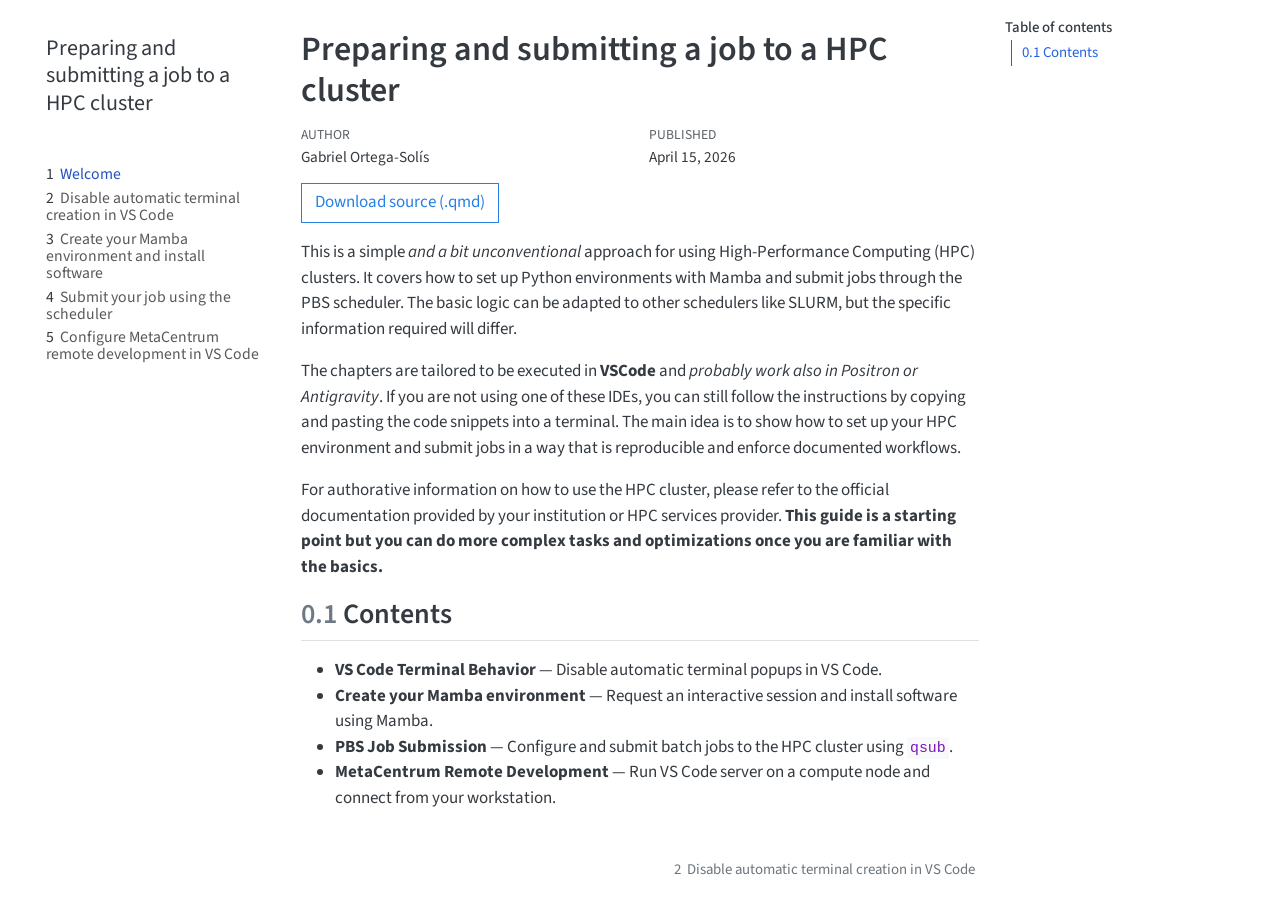
==== commit 154f185e: "Reordered submission script. Added copy back results" ====
--- a/docs/index.html
+++ b/docs/index.html
@@ -2,7 +2,7 @@
 <html xmlns="http://www.w3.org/1999/xhtml" lang="en" xml:lang="en"><head>
 
 <meta charset="utf-8">
-<meta name="generator" content="quarto-1.8.27">
+<meta name="generator" content="quarto-1.6.42">
 
 <meta name="viewport" content="width=device-width, initial-scale=1.0, user-scalable=yes">
 
@@ -33,17 +33,15 @@
 <script src="site_libs/quarto-search/quarto-search.js"></script>
 <meta name="quarto:offset" content="./">
 <link href="./1_disable_automatic_terminals.html" rel="next">
-<script src="site_libs/quarto-html/quarto.js" type="module"></script>
-<script src="site_libs/quarto-html/tabsets/tabsets.js" type="module"></script>
-<script src="site_libs/quarto-html/axe/axe-check.js" type="module"></script>
+<script src="site_libs/quarto-html/quarto.js"></script>
 <script src="site_libs/quarto-html/popper.min.js"></script>
 <script src="site_libs/quarto-html/tippy.umd.min.js"></script>
 <script src="site_libs/quarto-html/anchor.min.js"></script>
 <link href="site_libs/quarto-html/tippy.css" rel="stylesheet">
-<link href="site_libs/quarto-html/quarto-syntax-highlighting-ed96de9b727972fe78a7b5d16c58bf87.css" rel="stylesheet" id="quarto-text-highlighting-styles">
+<link href="site_libs/quarto-html/quarto-syntax-highlighting-2f5df379a58b258e96c21c0638c20c03.css" rel="stylesheet" id="quarto-text-highlighting-styles">
 <script src="site_libs/bootstrap/bootstrap.min.js"></script>
 <link href="site_libs/bootstrap/bootstrap-icons.css" rel="stylesheet">
-<link href="site_libs/bootstrap/bootstrap-9066ee856649dc29ddc1f39264bb5a32.min.css" rel="stylesheet" append-hash="true" id="quarto-bootstrap" data-mode="light">
+<link href="site_libs/bootstrap/bootstrap-49869e840e201f90f58f4a452181581a.min.css" rel="stylesheet" append-hash="true" id="quarto-bootstrap" data-mode="light">
 <script id="quarto-search-options" type="application/json">{
   "location": "sidebar",
   "copy-button": false,
@@ -75,7 +73,7 @@
 
 </head>
 
-<body class="nav-sidebar floating quarto-light">
+<body class="nav-sidebar floating">
 
 <div id="quarto-search-results"></div>
   <header id="quarto-header" class="headroom fixed-top">
@@ -237,243 +235,236 @@
 });
 </script>
 <script id="quarto-html-after-body" type="application/javascript">
-  window.document.addEventListener("DOMContentLoaded", function (event) {
-    const icon = "";
-    const anchorJS = new window.AnchorJS();
-    anchorJS.options = {
-      placement: 'right',
-      icon: icon
-    };
-    anchorJS.add('.anchored');
-    const isCodeAnnotation = (el) => {
-      for (const clz of el.classList) {
-        if (clz.startsWith('code-annotation-')) {                     
-          return true;
-        }
-      }
-      return false;
-    }
-    const onCopySuccess = function(e) {
-      // button target
-      const button = e.trigger;
-      // don't keep focus
-      button.blur();
-      // flash "checked"
-      button.classList.add('code-copy-button-checked');
-      var currentTitle = button.getAttribute("title");
-      button.setAttribute("title", "Copied!");
-      let tooltip;
-      if (window.bootstrap) {
-        button.setAttribute("data-bs-toggle", "tooltip");
-        button.setAttribute("data-bs-placement", "left");
-        button.setAttribute("data-bs-title", "Copied!");
-        tooltip = new bootstrap.Tooltip(button, 
-          { trigger: "manual", 
-            customClass: "code-copy-button-tooltip",
-            offset: [0, -8]});
-        tooltip.show();    
-      }
-      setTimeout(function() {
-        if (tooltip) {
-          tooltip.hide();
-          button.removeAttribute("data-bs-title");
-          button.removeAttribute("data-bs-toggle");
-          button.removeAttribute("data-bs-placement");
-        }
-        button.setAttribute("title", currentTitle);
-        button.classList.remove('code-copy-button-checked');
-      }, 1000);
-      // clear code selection
-      e.clearSelection();
-    }
-    const getTextToCopy = function(trigger) {
-      const outerScaffold = trigger.parentElement.cloneNode(true);
-      const codeEl = outerScaffold.querySelector('code');
+window.document.addEventListener("DOMContentLoaded", function (event) {
+  const toggleBodyColorMode = (bsSheetEl) => {
+    const mode = bsSheetEl.getAttribute("data-mode");
+    const bodyEl = window.document.querySelector("body");
+    if (mode === "dark") {
+      bodyEl.classList.add("quarto-dark");
+      bodyEl.classList.remove("quarto-light");
+    } else {
+      bodyEl.classList.add("quarto-light");
+      bodyEl.classList.remove("quarto-dark");
+    }
+  }
+  const toggleBodyColorPrimary = () => {
+    const bsSheetEl = window.document.querySelector("link#quarto-bootstrap");
+    if (bsSheetEl) {
+      toggleBodyColorMode(bsSheetEl);
+    }
+  }
+  toggleBodyColorPrimary();  
+  const icon = "";
+  const anchorJS = new window.AnchorJS();
+  anchorJS.options = {
+    placement: 'right',
+    icon: icon
+  };
+  anchorJS.add('.anchored');
+  const isCodeAnnotation = (el) => {
+    for (const clz of el.classList) {
+      if (clz.startsWith('code-annotation-')) {                     
+        return true;
+      }
+    }
+    return false;
+  }
+  const onCopySuccess = function(e) {
+    // button target
+    const button = e.trigger;
+    // don't keep focus
+    button.blur();
+    // flash "checked"
+    button.classList.add('code-copy-button-checked');
+    var currentTitle = button.getAttribute("title");
+    button.setAttribute("title", "Copied!");
+    let tooltip;
+    if (window.bootstrap) {
+      button.setAttribute("data-bs-toggle", "tooltip");
+      button.setAttribute("data-bs-placement", "left");
+      button.setAttribute("data-bs-title", "Copied!");
+      tooltip = new bootstrap.Tooltip(button, 
+        { trigger: "manual", 
+          customClass: "code-copy-button-tooltip",
+          offset: [0, -8]});
+      tooltip.show();    
+    }
+    setTimeout(function() {
+      if (tooltip) {
+        tooltip.hide();
+        button.removeAttribute("data-bs-title");
+        button.removeAttribute("data-bs-toggle");
+        button.removeAttribute("data-bs-placement");
+      }
+      button.setAttribute("title", currentTitle);
+      button.classList.remove('code-copy-button-checked');
+    }, 1000);
+    // clear code selection
+    e.clearSelection();
+  }
+  const getTextToCopy = function(trigger) {
+      const codeEl = trigger.previousElementSibling.cloneNode(true);
       for (const childEl of codeEl.children) {
         if (isCodeAnnotation(childEl)) {
           childEl.remove();
         }
       }
       return codeEl.innerText;
-    }
-    const clipboard = new window.ClipboardJS('.code-copy-button:not([data-in-quarto-modal])', {
-      text: getTextToCopy
+  }
+  const clipboard = new window.ClipboardJS('.code-copy-button:not([data-in-quarto-modal])', {
+    text: getTextToCopy
+  });
+  clipboard.on('success', onCopySuccess);
+  if (window.document.getElementById('quarto-embedded-source-code-modal')) {
+    const clipboardModal = new window.ClipboardJS('.code-copy-button[data-in-quarto-modal]', {
+      text: getTextToCopy,
+      container: window.document.getElementById('quarto-embedded-source-code-modal')
     });
-    clipboard.on('success', onCopySuccess);
-    if (window.document.getElementById('quarto-embedded-source-code-modal')) {
-      const clipboardModal = new window.ClipboardJS('.code-copy-button[data-in-quarto-modal]', {
-        text: getTextToCopy,
-        container: window.document.getElementById('quarto-embedded-source-code-modal')
-      });
-      clipboardModal.on('success', onCopySuccess);
-    }
-      var localhostRegex = new RegExp(/^(?:http|https):\/\/localhost\:?[0-9]*\//);
-      var mailtoRegex = new RegExp(/^mailto:/);
-        var filterRegex = new RegExp('/' + window.location.host + '/');
-      var isInternal = (href) => {
-          return filterRegex.test(href) || localhostRegex.test(href) || mailtoRegex.test(href);
-      }
-      // Inspect non-navigation links and adorn them if external
-     var links = window.document.querySelectorAll('a[href]:not(.nav-link):not(.navbar-brand):not(.toc-action):not(.sidebar-link):not(.sidebar-item-toggle):not(.pagination-link):not(.no-external):not([aria-hidden]):not(.dropdown-item):not(.quarto-navigation-tool):not(.about-link)');
-      for (var i=0; i<links.length; i++) {
-        const link = links[i];
-        if (!isInternal(link.href)) {
-          // undo the damage that might have been done by quarto-nav.js in the case of
-          // links that we want to consider external
-          if (link.dataset.originalHref !== undefined) {
-            link.href = link.dataset.originalHref;
+    clipboardModal.on('success', onCopySuccess);
+  }
+    var localhostRegex = new RegExp(/^(?:http|https):\/\/localhost\:?[0-9]*\//);
+    var mailtoRegex = new RegExp(/^mailto:/);
+      var filterRegex = new RegExp('/' + window.location.host + '/');
+    var isInternal = (href) => {
+        return filterRegex.test(href) || localhostRegex.test(href) || mailtoRegex.test(href);
+    }
+    // Inspect non-navigation links and adorn them if external
+ 	var links = window.document.querySelectorAll('a[href]:not(.nav-link):not(.navbar-brand):not(.toc-action):not(.sidebar-link):not(.sidebar-item-toggle):not(.pagination-link):not(.no-external):not([aria-hidden]):not(.dropdown-item):not(.quarto-navigation-tool):not(.about-link)');
+    for (var i=0; i<links.length; i++) {
+      const link = links[i];
+      if (!isInternal(link.href)) {
+        // undo the damage that might have been done by quarto-nav.js in the case of
+        // links that we want to consider external
+        if (link.dataset.originalHref !== undefined) {
+          link.href = link.dataset.originalHref;
+        }
+      }
+    }
+  function tippyHover(el, contentFn, onTriggerFn, onUntriggerFn) {
+    const config = {
+      allowHTML: true,
+      maxWidth: 500,
+      delay: 100,
+      arrow: false,
+      appendTo: function(el) {
+          return el.parentElement;
+      },
+      interactive: true,
+      interactiveBorder: 10,
+      theme: 'quarto',
+      placement: 'bottom-start',
+    };
+    if (contentFn) {
+      config.content = contentFn;
+    }
+    if (onTriggerFn) {
+      config.onTrigger = onTriggerFn;
+    }
+    if (onUntriggerFn) {
+      config.onUntrigger = onUntriggerFn;
+    }
+    window.tippy(el, config); 
+  }
+  const noterefs = window.document.querySelectorAll('a[role="doc-noteref"]');
+  for (var i=0; i<noterefs.length; i++) {
+    const ref = noterefs[i];
+    tippyHover(ref, function() {
+      // use id or data attribute instead here
+      let href = ref.getAttribute('data-footnote-href') || ref.getAttribute('href');
+      try { href = new URL(href).hash; } catch {}
+      const id = href.replace(/^#\/?/, "");
+      const note = window.document.getElementById(id);
+      if (note) {
+        return note.innerHTML;
+      } else {
+        return "";
+      }
+    });
+  }
+  const xrefs = window.document.querySelectorAll('a.quarto-xref');
+  const processXRef = (id, note) => {
+    // Strip column container classes
+    const stripColumnClz = (el) => {
+      el.classList.remove("page-full", "page-columns");
+      if (el.children) {
+        for (const child of el.children) {
+          stripColumnClz(child);
+        }
+      }
+    }
+    stripColumnClz(note)
+    if (id === null || id.startsWith('sec-')) {
+      // Special case sections, only their first couple elements
+      const container = document.createElement("div");
+      if (note.children && note.children.length > 2) {
+        container.appendChild(note.children[0].cloneNode(true));
+        for (let i = 1; i < note.children.length; i++) {
+          const child = note.children[i];
+          if (child.tagName === "P" && child.innerText === "") {
+            continue;
+          } else {
+            container.appendChild(child.cloneNode(true));
+            break;
           }
         }
-      }
-    function tippyHover(el, contentFn, onTriggerFn, onUntriggerFn) {
-      const config = {
-        allowHTML: true,
-        maxWidth: 500,
-        delay: 100,
-        arrow: false,
-        appendTo: function(el) {
-            return el.parentElement;
-        },
-        interactive: true,
-        interactiveBorder: 10,
-        theme: 'quarto',
-        placement: 'bottom-start',
-      };
-      if (contentFn) {
-        config.content = contentFn;
-      }
-      if (onTriggerFn) {
-        config.onTrigger = onTriggerFn;
-      }
-      if (onUntriggerFn) {
-        config.onUntrigger = onUntriggerFn;
-      }
-      window.tippy(el, config); 
-    }
-    const noterefs = window.document.querySelectorAll('a[role="doc-noteref"]');
-    for (var i=0; i<noterefs.length; i++) {
-      const ref = noterefs[i];
-      tippyHover(ref, function() {
-        // use id or data attribute instead here
-        let href = ref.getAttribute('data-footnote-href') || ref.getAttribute('href');
-        try { href = new URL(href).hash; } catch {}
-        const id = href.replace(/^#\/?/, "");
-        const note = window.document.getElementById(id);
-        if (note) {
-          return note.innerHTML;
-        } else {
-          return "";
-        }
-      });
-    }
-    const xrefs = window.document.querySelectorAll('a.quarto-xref');
-    const processXRef = (id, note) => {
-      // Strip column container classes
-      const stripColumnClz = (el) => {
-        el.classList.remove("page-full", "page-columns");
-        if (el.children) {
-          for (const child of el.children) {
-            stripColumnClz(child);
-          }
-        }
-      }
-      stripColumnClz(note)
-      if (id === null || id.startsWith('sec-')) {
-        // Special case sections, only their first couple elements
-        const container = document.createElement("div");
-        if (note.children && note.children.length > 2) {
-          container.appendChild(note.children[0].cloneNode(true));
-          for (let i = 1; i < note.children.length; i++) {
-            const child = note.children[i];
-            if (child.tagName === "P" && child.innerText === "") {
-              continue;
-            } else {
-              container.appendChild(child.cloneNode(true));
-              break;
-            }
-          }
-          if (window.Quarto?.typesetMath) {
-            window.Quarto.typesetMath(container);
-          }
-          return container.innerHTML
-        } else {
-          if (window.Quarto?.typesetMath) {
-            window.Quarto.typesetMath(note);
-          }
-          return note.innerHTML;
-        }
+        if (window.Quarto?.typesetMath) {
+          window.Quarto.typesetMath(container);
+        }
+        return container.innerHTML
       } else {
-        // Remove any anchor links if they are present
-        const anchorLink = note.querySelector('a.anchorjs-link');
-        if (anchorLink) {
-          anchorLink.remove();
-        }
         if (window.Quarto?.typesetMath) {
           window.Quarto.typesetMath(note);
         }
-        if (note.classList.contains("callout")) {
-          return note.outerHTML;
-        } else {
-          return note.innerHTML;
-        }
-      }
-    }
-    for (var i=0; i<xrefs.length; i++) {
-      const xref = xrefs[i];
-      tippyHover(xref, undefined, function(instance) {
-        instance.disable();
-        let url = xref.getAttribute('href');
-        let hash = undefined; 
-        if (url.startsWith('#')) {
-          hash = url;
-        } else {
-          try { hash = new URL(url).hash; } catch {}
-        }
-        if (hash) {
-          const id = hash.replace(/^#\/?/, "");
-          const note = window.document.getElementById(id);
-          if (note !== null) {
-            try {
-              const html = processXRef(id, note.cloneNode(true));
-              instance.setContent(html);
-            } finally {
-              instance.enable();
-              instance.show();
-            }
-          } else {
-            // See if we can fetch this
-            fetch(url.split('#')[0])
-            .then(res => res.text())
-            .then(html => {
-              const parser = new DOMParser();
-              const htmlDoc = parser.parseFromString(html, "text/html");
-              const note = htmlDoc.getElementById(id);
-              if (note !== null) {
-                const html = processXRef(id, note);
-                instance.setContent(html);
-              } 
-            }).finally(() => {
-              instance.enable();
-              instance.show();
-            });
+        return note.innerHTML;
+      }
+    } else {
+      // Remove any anchor links if they are present
+      const anchorLink = note.querySelector('a.anchorjs-link');
+      if (anchorLink) {
+        anchorLink.remove();
+      }
+      if (window.Quarto?.typesetMath) {
+        window.Quarto.typesetMath(note);
+      }
+      if (note.classList.contains("callout")) {
+        return note.outerHTML;
+      } else {
+        return note.innerHTML;
+      }
+    }
+  }
+  for (var i=0; i<xrefs.length; i++) {
+    const xref = xrefs[i];
+    tippyHover(xref, undefined, function(instance) {
+      instance.disable();
+      let url = xref.getAttribute('href');
+      let hash = undefined; 
+      if (url.startsWith('#')) {
+        hash = url;
+      } else {
+        try { hash = new URL(url).hash; } catch {}
+      }
+      if (hash) {
+        const id = hash.replace(/^#\/?/, "");
+        const note = window.document.getElementById(id);
+        if (note !== null) {
+          try {
+            const html = processXRef(id, note.cloneNode(true));
+            instance.setContent(html);
+          } finally {
+            instance.enable();
+            instance.show();
           }
         } else {
-          // See if we can fetch a full url (with no hash to target)
-          // This is a special case and we should probably do some content thinning / targeting
-          fetch(url)
+          // See if we can fetch this
+          fetch(url.split('#')[0])
           .then(res => res.text())
           .then(html => {
             const parser = new DOMParser();
             const htmlDoc = parser.parseFromString(html, "text/html");
-            const note = htmlDoc.querySelector('main.content');
+            const note = htmlDoc.getElementById(id);
             if (note !== null) {
-              // This should only happen for chapter cross references
-              // (since there is no id in the URL)
-              // remove the first header
-              if (note.children.length > 0 && note.children[0].tagName === "HEADER") {
-                note.children[0].remove();
-              }
-              const html = processXRef(null, note);
+              const html = processXRef(id, note);
               instance.setContent(html);
             } 
           }).finally(() => {
@@ -481,161 +472,185 @@
             instance.show();
           });
         }
-      }, function(instance) {
+      } else {
+        // See if we can fetch a full url (with no hash to target)
+        // This is a special case and we should probably do some content thinning / targeting
+        fetch(url)
+        .then(res => res.text())
+        .then(html => {
+          const parser = new DOMParser();
+          const htmlDoc = parser.parseFromString(html, "text/html");
+          const note = htmlDoc.querySelector('main.content');
+          if (note !== null) {
+            // This should only happen for chapter cross references
+            // (since there is no id in the URL)
+            // remove the first header
+            if (note.children.length > 0 && note.children[0].tagName === "HEADER") {
+              note.children[0].remove();
+            }
+            const html = processXRef(null, note);
+            instance.setContent(html);
+          } 
+        }).finally(() => {
+          instance.enable();
+          instance.show();
+        });
+      }
+    }, function(instance) {
+    });
+  }
+      let selectedAnnoteEl;
+      const selectorForAnnotation = ( cell, annotation) => {
+        let cellAttr = 'data-code-cell="' + cell + '"';
+        let lineAttr = 'data-code-annotation="' +  annotation + '"';
+        const selector = 'span[' + cellAttr + '][' + lineAttr + ']';
+        return selector;
+      }
+      const selectCodeLines = (annoteEl) => {
+        const doc = window.document;
+        const targetCell = annoteEl.getAttribute("data-target-cell");
+        const targetAnnotation = annoteEl.getAttribute("data-target-annotation");
+        const annoteSpan = window.document.querySelector(selectorForAnnotation(targetCell, targetAnnotation));
+        const lines = annoteSpan.getAttribute("data-code-lines").split(",");
+        const lineIds = lines.map((line) => {
+          return targetCell + "-" + line;
+        })
+        let top = null;
+        let height = null;
+        let parent = null;
+        if (lineIds.length > 0) {
+            //compute the position of the single el (top and bottom and make a div)
+            const el = window.document.getElementById(lineIds[0]);
+            top = el.offsetTop;
+            height = el.offsetHeight;
+            parent = el.parentElement.parentElement;
+          if (lineIds.length > 1) {
+            const lastEl = window.document.getElementById(lineIds[lineIds.length - 1]);
+            const bottom = lastEl.offsetTop + lastEl.offsetHeight;
+            height = bottom - top;
+          }
+          if (top !== null && height !== null && parent !== null) {
+            // cook up a div (if necessary) and position it 
+            let div = window.document.getElementById("code-annotation-line-highlight");
+            if (div === null) {
+              div = window.document.createElement("div");
+              div.setAttribute("id", "code-annotation-line-highlight");
+              div.style.position = 'absolute';
+              parent.appendChild(div);
+            }
+            div.style.top = top - 2 + "px";
+            div.style.height = height + 4 + "px";
+            div.style.left = 0;
+            let gutterDiv = window.document.getElementById("code-annotation-line-highlight-gutter");
+            if (gutterDiv === null) {
+              gutterDiv = window.document.createElement("div");
+              gutterDiv.setAttribute("id", "code-annotation-line-highlight-gutter");
+              gutterDiv.style.position = 'absolute';
+              const codeCell = window.document.getElementById(targetCell);
+              const gutter = codeCell.querySelector('.code-annotation-gutter');
+              gutter.appendChild(gutterDiv);
+            }
+            gutterDiv.style.top = top - 2 + "px";
+            gutterDiv.style.height = height + 4 + "px";
+          }
+          selectedAnnoteEl = annoteEl;
+        }
+      };
+      const unselectCodeLines = () => {
+        const elementsIds = ["code-annotation-line-highlight", "code-annotation-line-highlight-gutter"];
+        elementsIds.forEach((elId) => {
+          const div = window.document.getElementById(elId);
+          if (div) {
+            div.remove();
+          }
+        });
+        selectedAnnoteEl = undefined;
+      };
+        // Handle positioning of the toggle
+    window.addEventListener(
+      "resize",
+      throttle(() => {
+        elRect = undefined;
+        if (selectedAnnoteEl) {
+          selectCodeLines(selectedAnnoteEl);
+        }
+      }, 10)
+    );
+    function throttle(fn, ms) {
+    let throttle = false;
+    let timer;
+      return (...args) => {
+        if(!throttle) { // first call gets through
+            fn.apply(this, args);
+            throttle = true;
+        } else { // all the others get throttled
+            if(timer) clearTimeout(timer); // cancel #2
+            timer = setTimeout(() => {
+              fn.apply(this, args);
+              timer = throttle = false;
+            }, ms);
+        }
+      };
+    }
+      // Attach click handler to the DT
+      const annoteDls = window.document.querySelectorAll('dt[data-target-cell]');
+      for (const annoteDlNode of annoteDls) {
+        annoteDlNode.addEventListener('click', (event) => {
+          const clickedEl = event.target;
+          if (clickedEl !== selectedAnnoteEl) {
+            unselectCodeLines();
+            const activeEl = window.document.querySelector('dt[data-target-cell].code-annotation-active');
+            if (activeEl) {
+              activeEl.classList.remove('code-annotation-active');
+            }
+            selectCodeLines(clickedEl);
+            clickedEl.classList.add('code-annotation-active');
+          } else {
+            // Unselect the line
+            unselectCodeLines();
+            clickedEl.classList.remove('code-annotation-active');
+          }
+        });
+      }
+  const findCites = (el) => {
+    const parentEl = el.parentElement;
+    if (parentEl) {
+      const cites = parentEl.dataset.cites;
+      if (cites) {
+        return {
+          el,
+          cites: cites.split(' ')
+        };
+      } else {
+        return findCites(el.parentElement)
+      }
+    } else {
+      return undefined;
+    }
+  };
+  var bibliorefs = window.document.querySelectorAll('a[role="doc-biblioref"]');
+  for (var i=0; i<bibliorefs.length; i++) {
+    const ref = bibliorefs[i];
+    const citeInfo = findCites(ref);
+    if (citeInfo) {
+      tippyHover(citeInfo.el, function() {
+        var popup = window.document.createElement('div');
+        citeInfo.cites.forEach(function(cite) {
+          var citeDiv = window.document.createElement('div');
+          citeDiv.classList.add('hanging-indent');
+          citeDiv.classList.add('csl-entry');
+          var biblioDiv = window.document.getElementById('ref-' + cite);
+          if (biblioDiv) {
+            citeDiv.innerHTML = biblioDiv.innerHTML;
+          }
+          popup.appendChild(citeDiv);
+        });
+        return popup.innerHTML;
       });
     }
-        let selectedAnnoteEl;
-        const selectorForAnnotation = ( cell, annotation) => {
-          let cellAttr = 'data-code-cell="' + cell + '"';
-          let lineAttr = 'data-code-annotation="' +  annotation + '"';
-          const selector = 'span[' + cellAttr + '][' + lineAttr + ']';
-          return selector;
-        }
-        const selectCodeLines = (annoteEl) => {
-          const doc = window.document;
-          const targetCell = annoteEl.getAttribute("data-target-cell");
-          const targetAnnotation = annoteEl.getAttribute("data-target-annotation");
-          const annoteSpan = window.document.querySelector(selectorForAnnotation(targetCell, targetAnnotation));
-          const lines = annoteSpan.getAttribute("data-code-lines").split(",");
-          const lineIds = lines.map((line) => {
-            return targetCell + "-" + line;
-          })
-          let top = null;
-          let height = null;
-          let parent = null;
-          if (lineIds.length > 0) {
-              //compute the position of the single el (top and bottom and make a div)
-              const el = window.document.getElementById(lineIds[0]);
-              top = el.offsetTop;
-              height = el.offsetHeight;
-              parent = el.parentElement.parentElement;
-            if (lineIds.length > 1) {
-              const lastEl = window.document.getElementById(lineIds[lineIds.length - 1]);
-              const bottom = lastEl.offsetTop + lastEl.offsetHeight;
-              height = bottom - top;
-            }
-            if (top !== null && height !== null && parent !== null) {
-              // cook up a div (if necessary) and position it 
-              let div = window.document.getElementById("code-annotation-line-highlight");
-              if (div === null) {
-                div = window.document.createElement("div");
-                div.setAttribute("id", "code-annotation-line-highlight");
-                div.style.position = 'absolute';
-                parent.appendChild(div);
-              }
-              div.style.top = top - 2 + "px";
-              div.style.height = height + 4 + "px";
-              div.style.left = 0;
-              let gutterDiv = window.document.getElementById("code-annotation-line-highlight-gutter");
-              if (gutterDiv === null) {
-                gutterDiv = window.document.createElement("div");
-                gutterDiv.setAttribute("id", "code-annotation-line-highlight-gutter");
-                gutterDiv.style.position = 'absolute';
-                const codeCell = window.document.getElementById(targetCell);
-                const gutter = codeCell.querySelector('.code-annotation-gutter');
-                gutter.appendChild(gutterDiv);
-              }
-              gutterDiv.style.top = top - 2 + "px";
-              gutterDiv.style.height = height + 4 + "px";
-            }
-            selectedAnnoteEl = annoteEl;
-          }
-        };
-        const unselectCodeLines = () => {
-          const elementsIds = ["code-annotation-line-highlight", "code-annotation-line-highlight-gutter"];
-          elementsIds.forEach((elId) => {
-            const div = window.document.getElementById(elId);
-            if (div) {
-              div.remove();
-            }
-          });
-          selectedAnnoteEl = undefined;
-        };
-          // Handle positioning of the toggle
-      window.addEventListener(
-        "resize",
-        throttle(() => {
-          elRect = undefined;
-          if (selectedAnnoteEl) {
-            selectCodeLines(selectedAnnoteEl);
-          }
-        }, 10)
-      );
-      function throttle(fn, ms) {
-      let throttle = false;
-      let timer;
-        return (...args) => {
-          if(!throttle) { // first call gets through
-              fn.apply(this, args);
-              throttle = true;
-          } else { // all the others get throttled
-              if(timer) clearTimeout(timer); // cancel #2
-              timer = setTimeout(() => {
-                fn.apply(this, args);
-                timer = throttle = false;
-              }, ms);
-          }
-        };
-      }
-        // Attach click handler to the DT
-        const annoteDls = window.document.querySelectorAll('dt[data-target-cell]');
-        for (const annoteDlNode of annoteDls) {
-          annoteDlNode.addEventListener('click', (event) => {
-            const clickedEl = event.target;
-            if (clickedEl !== selectedAnnoteEl) {
-              unselectCodeLines();
-              const activeEl = window.document.querySelector('dt[data-target-cell].code-annotation-active');
-              if (activeEl) {
-                activeEl.classList.remove('code-annotation-active');
-              }
-              selectCodeLines(clickedEl);
-              clickedEl.classList.add('code-annotation-active');
-            } else {
-              // Unselect the line
-              unselectCodeLines();
-              clickedEl.classList.remove('code-annotation-active');
-            }
-          });
-        }
-    const findCites = (el) => {
-      const parentEl = el.parentElement;
-      if (parentEl) {
-        const cites = parentEl.dataset.cites;
-        if (cites) {
-          return {
-            el,
-            cites: cites.split(' ')
-          };
-        } else {
-          return findCites(el.parentElement)
-        }
-      } else {
-        return undefined;
-      }
-    };
-    var bibliorefs = window.document.querySelectorAll('a[role="doc-biblioref"]');
-    for (var i=0; i<bibliorefs.length; i++) {
-      const ref = bibliorefs[i];
-      const citeInfo = findCites(ref);
-      if (citeInfo) {
-        tippyHover(citeInfo.el, function() {
-          var popup = window.document.createElement('div');
-          citeInfo.cites.forEach(function(cite) {
-            var citeDiv = window.document.createElement('div');
-            citeDiv.classList.add('hanging-indent');
-            citeDiv.classList.add('csl-entry');
-            var biblioDiv = window.document.getElementById('ref-' + cite);
-            if (biblioDiv) {
-              citeDiv.innerHTML = biblioDiv.innerHTML;
-            }
-            popup.appendChild(citeDiv);
-          });
-          return popup.innerHTML;
-        });
-      }
-    }
-  });
-  </script>
+  }
+});
+</script>
 <nav class="page-navigation">
   <div class="nav-page nav-page-previous">
   </div>
--- a/docs/site_libs/quarto-html/quarto-syntax-highlighting-2f5df379a58b258e96c21c0638c20c03.css
+++ b/docs/site_libs/quarto-html/quarto-syntax-highlighting-2f5df379a58b258e96c21c0638c20c03.css
@@ -0,0 +1,205 @@
+/* quarto syntax highlight colors */
+:root {
+  --quarto-hl-ot-color: #003B4F;
+  --quarto-hl-at-color: #657422;
+  --quarto-hl-ss-color: #20794D;
+  --quarto-hl-an-color: #5E5E5E;
+  --quarto-hl-fu-color: #4758AB;
+  --quarto-hl-st-color: #20794D;
+  --quarto-hl-cf-color: #003B4F;
+  --quarto-hl-op-color: #5E5E5E;
+  --quarto-hl-er-color: #AD0000;
+  --quarto-hl-bn-color: #AD0000;
+  --quarto-hl-al-color: #AD0000;
+  --quarto-hl-va-color: #111111;
+  --quarto-hl-bu-color: inherit;
+  --quarto-hl-ex-color: inherit;
+  --quarto-hl-pp-color: #AD0000;
+  --quarto-hl-in-color: #5E5E5E;
+  --quarto-hl-vs-color: #20794D;
+  --quarto-hl-wa-color: #5E5E5E;
+  --quarto-hl-do-color: #5E5E5E;
+  --quarto-hl-im-color: #00769E;
+  --quarto-hl-ch-color: #20794D;
+  --quarto-hl-dt-color: #AD0000;
+  --quarto-hl-fl-color: #AD0000;
+  --quarto-hl-co-color: #5E5E5E;
+  --quarto-hl-cv-color: #5E5E5E;
+  --quarto-hl-cn-color: #8f5902;
+  --quarto-hl-sc-color: #5E5E5E;
+  --quarto-hl-dv-color: #AD0000;
+  --quarto-hl-kw-color: #003B4F;
+}
+
+/* other quarto variables */
+:root {
+  --quarto-font-monospace: SFMono-Regular, Menlo, Monaco, Consolas, "Liberation Mono", "Courier New", monospace;
+}
+
+pre > code.sourceCode > span {
+  color: #003B4F;
+}
+
+code span {
+  color: #003B4F;
+}
+
+code.sourceCode > span {
+  color: #003B4F;
+}
+
+div.sourceCode,
+div.sourceCode pre.sourceCode {
+  color: #003B4F;
+}
+
+code span.ot {
+  color: #003B4F;
+  font-style: inherit;
+}
+
+code span.at {
+  color: #657422;
+  font-style: inherit;
+}
+
+code span.ss {
+  color: #20794D;
+  font-style: inherit;
+}
+
+code span.an {
+  color: #5E5E5E;
+  font-style: inherit;
+}
+
+code span.fu {
+  color: #4758AB;
+  font-style: inherit;
+}
+
+code span.st {
+  color: #20794D;
+  font-style: inherit;
+}
+
+code span.cf {
+  color: #003B4F;
+  font-weight: bold;
+  font-style: inherit;
+}
+
+code span.op {
+  color: #5E5E5E;
+  font-style: inherit;
+}
+
+code span.er {
+  color: #AD0000;
+  font-style: inherit;
+}
+
+code span.bn {
+  color: #AD0000;
+  font-style: inherit;
+}
+
+code span.al {
+  color: #AD0000;
+  font-style: inherit;
+}
+
+code span.va {
+  color: #111111;
+  font-style: inherit;
+}
+
+code span.bu {
+  font-style: inherit;
+}
+
+code span.ex {
+  font-style: inherit;
+}
+
+code span.pp {
+  color: #AD0000;
+  font-style: inherit;
+}
+
+code span.in {
+  color: #5E5E5E;
+  font-style: inherit;
+}
+
+code span.vs {
+  color: #20794D;
+  font-style: inherit;
+}
+
+code span.wa {
+  color: #5E5E5E;
+  font-style: italic;
+}
+
+code span.do {
+  color: #5E5E5E;
+  font-style: italic;
+}
+
+code span.im {
+  color: #00769E;
+  font-style: inherit;
+}
+
+code span.ch {
+  color: #20794D;
+  font-style: inherit;
+}
+
+code span.dt {
+  color: #AD0000;
+  font-style: inherit;
+}
+
+code span.fl {
+  color: #AD0000;
+  font-style: inherit;
+}
+
+code span.co {
+  color: #5E5E5E;
+  font-style: inherit;
+}
+
+code span.cv {
+  color: #5E5E5E;
+  font-style: italic;
+}
+
+code span.cn {
+  color: #8f5902;
+  font-style: inherit;
+}
+
+code span.sc {
+  color: #5E5E5E;
+  font-style: inherit;
+}
+
+code span.dv {
+  color: #AD0000;
+  font-style: inherit;
+}
+
+code span.kw {
+  color: #003B4F;
+  font-weight: bold;
+  font-style: inherit;
+}
+
+.prevent-inlining {
+  content: "</";
+}
+
+/*# sourceMappingURL=35eb38a806ee71ea6d2563be2308c832.css.map */
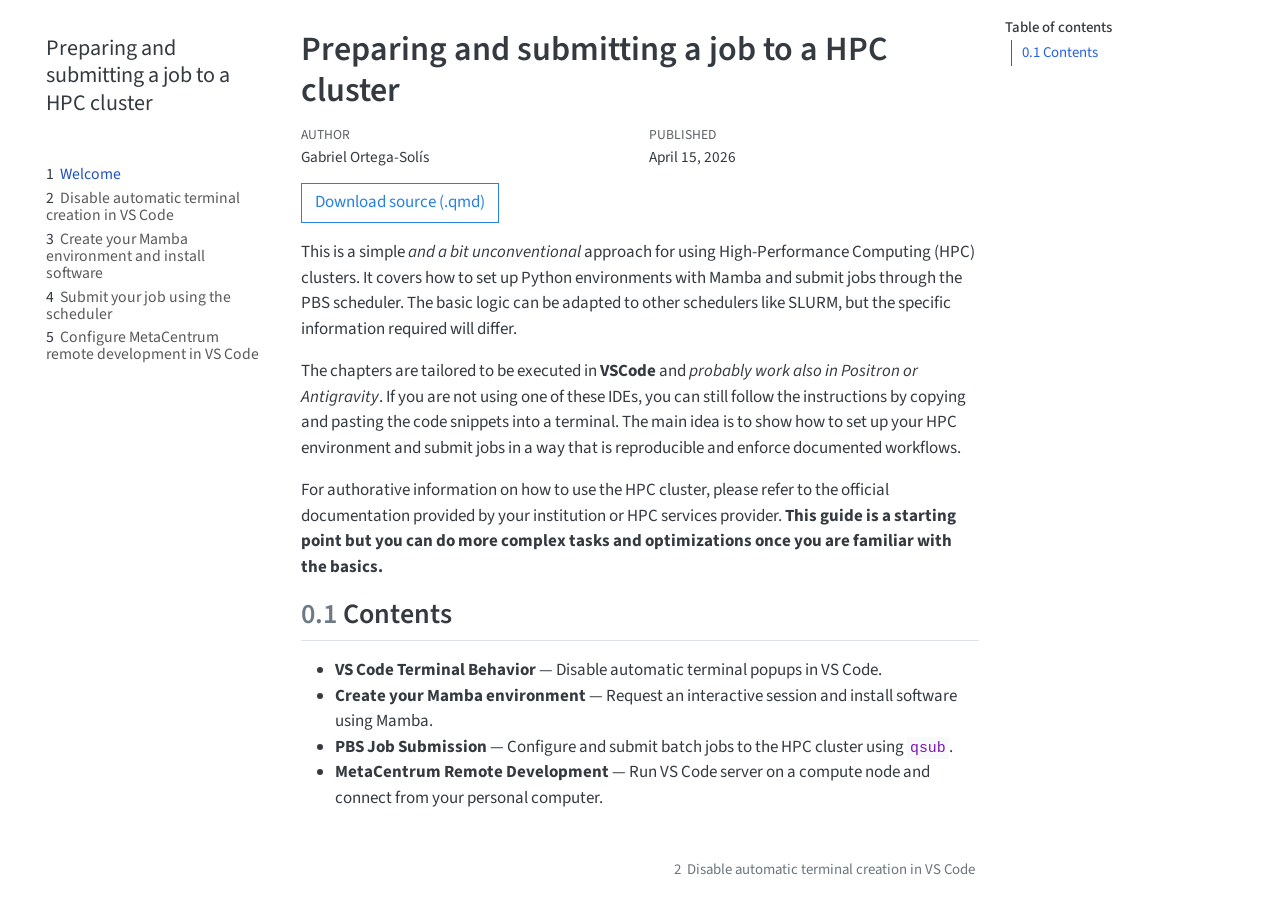
==== commit 1084c48b: "Replaced workstation by personal computer" ====
--- a/docs/index.html
+++ b/docs/index.html
@@ -194,7 +194,7 @@
 <li><strong>VS Code Terminal Behavior</strong> — Disable automatic terminal popups in VS Code.</li>
 <li><strong>Create your Mamba environment</strong> — Request an interactive session and install software using Mamba.</li>
 <li><strong>PBS Job Submission</strong> — Configure and submit batch jobs to the HPC cluster using <code>qsub</code>.</li>
-<li><strong>MetaCentrum Remote Development</strong> — Run VS Code server on a compute node and connect from your workstation.</li>
+<li><strong>MetaCentrum Remote Development</strong> — Run VS Code server on a compute node and connect from your personal computer.</li>
 </ul>
 
 
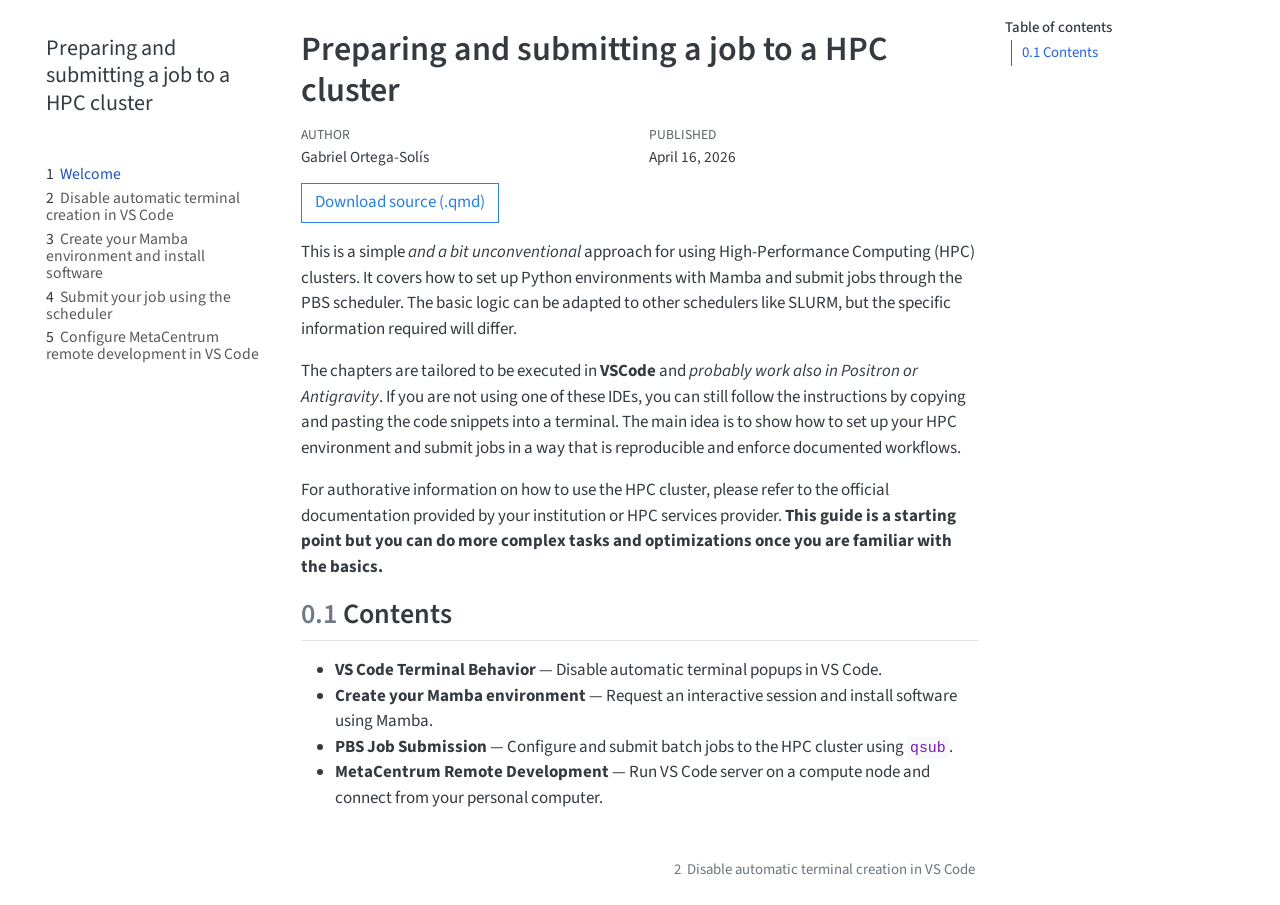
==== commit c0bf4254: "Removed module list" ====
--- a/docs/index.html
+++ b/docs/index.html
@@ -7,7 +7,7 @@
 <meta name="viewport" content="width=device-width, initial-scale=1.0, user-scalable=yes">
 
 <meta name="author" content="Gabriel Ortega-Solís">
-<meta name="dcterms.date" content="2026-04-15">
+<meta name="dcterms.date" content="2026-04-16">
 
 <title>Preparing and submitting a job to a HPC cluster</title>
 <style>
@@ -173,7 +173,7 @@
     <div>
     <div class="quarto-title-meta-heading">Published</div>
     <div class="quarto-title-meta-contents">
-      <p class="date">April 15, 2026</p>
+      <p class="date">April 16, 2026</p>
     </div>
   </div>
   
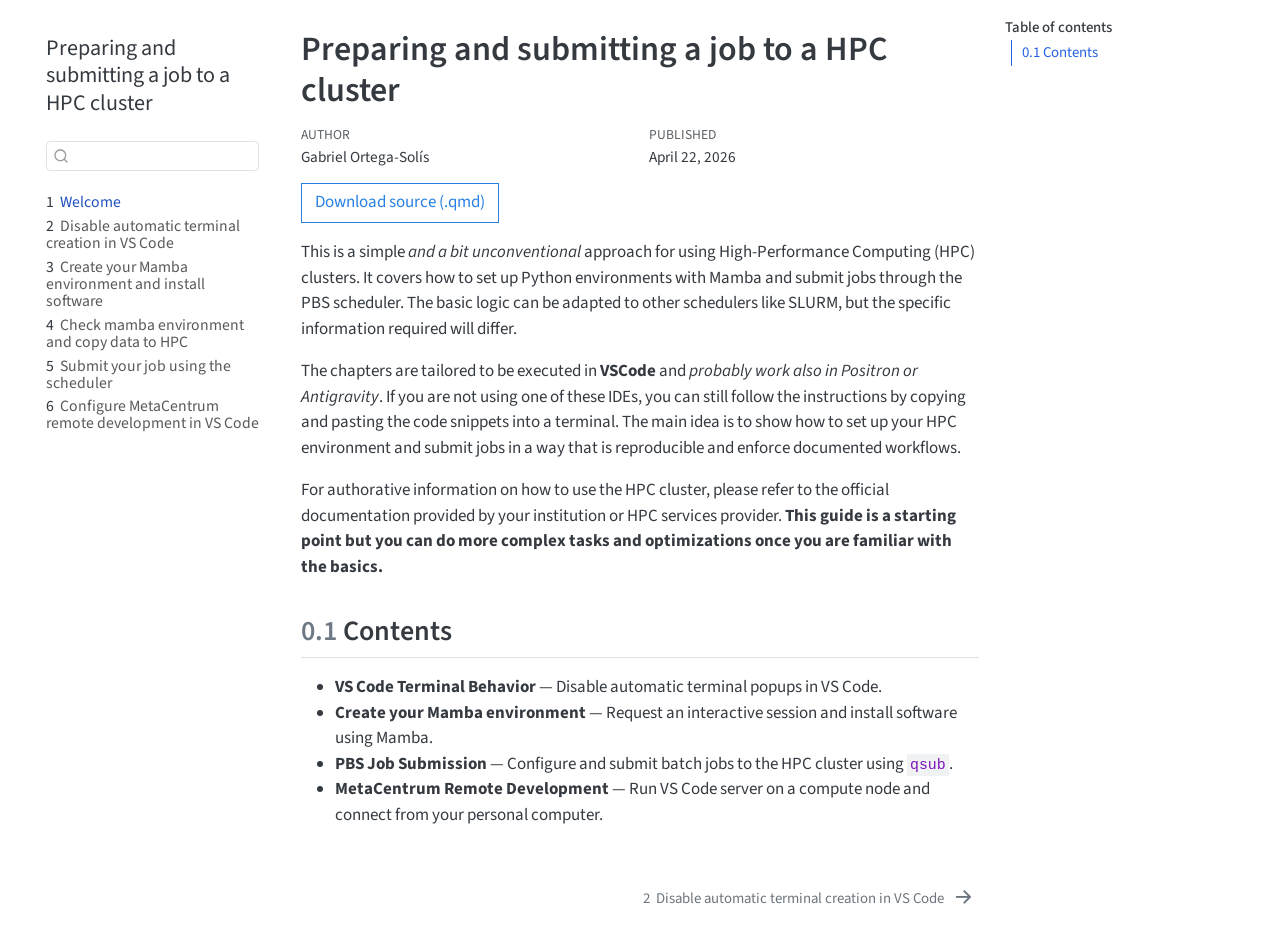
==== commit 942fb9d5: "Removed misplaced $USER calls" ====
--- a/docs/index.html
+++ b/docs/index.html
@@ -2,12 +2,12 @@
 <html xmlns="http://www.w3.org/1999/xhtml" lang="en" xml:lang="en"><head>
 
 <meta charset="utf-8">
-<meta name="generator" content="quarto-1.6.42">
+<meta name="generator" content="quarto-1.8.27">
 
 <meta name="viewport" content="width=device-width, initial-scale=1.0, user-scalable=yes">
 
 <meta name="author" content="Gabriel Ortega-Solís">
-<meta name="dcterms.date" content="2026-04-16">
+<meta name="dcterms.date" content="2026-04-22">
 
 <title>Preparing and submitting a job to a HPC cluster</title>
 <style>
@@ -33,15 +33,17 @@
 <script src="site_libs/quarto-search/quarto-search.js"></script>
 <meta name="quarto:offset" content="./">
 <link href="./1_disable_automatic_terminals.html" rel="next">
-<script src="site_libs/quarto-html/quarto.js"></script>
+<script src="site_libs/quarto-html/quarto.js" type="module"></script>
+<script src="site_libs/quarto-html/tabsets/tabsets.js" type="module"></script>
+<script src="site_libs/quarto-html/axe/axe-check.js" type="module"></script>
 <script src="site_libs/quarto-html/popper.min.js"></script>
 <script src="site_libs/quarto-html/tippy.umd.min.js"></script>
 <script src="site_libs/quarto-html/anchor.min.js"></script>
 <link href="site_libs/quarto-html/tippy.css" rel="stylesheet">
-<link href="site_libs/quarto-html/quarto-syntax-highlighting-2f5df379a58b258e96c21c0638c20c03.css" rel="stylesheet" id="quarto-text-highlighting-styles">
+<link href="site_libs/quarto-html/quarto-syntax-highlighting-ed96de9b727972fe78a7b5d16c58bf87.css" rel="stylesheet" id="quarto-text-highlighting-styles">
 <script src="site_libs/bootstrap/bootstrap.min.js"></script>
 <link href="site_libs/bootstrap/bootstrap-icons.css" rel="stylesheet">
-<link href="site_libs/bootstrap/bootstrap-49869e840e201f90f58f4a452181581a.min.css" rel="stylesheet" append-hash="true" id="quarto-bootstrap" data-mode="light">
+<link href="site_libs/bootstrap/bootstrap-9066ee856649dc29ddc1f39264bb5a32.min.css" rel="stylesheet" append-hash="true" id="quarto-bootstrap" data-mode="light">
 <script id="quarto-search-options" type="application/json">{
   "location": "sidebar",
   "copy-button": false,
@@ -73,7 +75,7 @@
 
 </head>
 
-<body class="nav-sidebar floating">
+<body class="nav-sidebar floating quarto-light">
 
 <div id="quarto-search-results"></div>
   <header id="quarto-header" class="headroom fixed-top">
@@ -127,14 +129,20 @@
 </li>
         <li class="sidebar-item">
   <div class="sidebar-item-container"> 
-  <a href="./3_submit_a_job.html" class="sidebar-item-text sidebar-link">
- <span class="menu-text"><span class="chapter-number">4</span>&nbsp; <span class="chapter-title">Submit your job using the scheduler</span></span></a>
+  <a href="./3_check_mamba_env_and_copy_data_to_HPC.html" class="sidebar-item-text sidebar-link">
+ <span class="menu-text"><span class="chapter-number">4</span>&nbsp; <span class="chapter-title">Check mamba environment and copy data to HPC</span></span></a>
   </div>
 </li>
         <li class="sidebar-item">
   <div class="sidebar-item-container"> 
-  <a href="./4_vscode_metacentrum_setup.html" class="sidebar-item-text sidebar-link">
- <span class="menu-text"><span class="chapter-number">5</span>&nbsp; <span class="chapter-title">Configure MetaCentrum remote development in VS Code</span></span></a>
+  <a href="./4_submit_a_job.html" class="sidebar-item-text sidebar-link">
+ <span class="menu-text"><span class="chapter-number">5</span>&nbsp; <span class="chapter-title">Submit your job using the scheduler</span></span></a>
+  </div>
+</li>
+        <li class="sidebar-item">
+  <div class="sidebar-item-container"> 
+  <a href="./5_vscode_metacentrum_setup.html" class="sidebar-item-text sidebar-link">
+ <span class="menu-text"><span class="chapter-number">6</span>&nbsp; <span class="chapter-title">Configure MetaCentrum remote development in VS Code</span></span></a>
   </div>
 </li>
     </ul>
@@ -173,7 +181,7 @@
     <div>
     <div class="quarto-title-meta-heading">Published</div>
     <div class="quarto-title-meta-contents">
-      <p class="date">April 16, 2026</p>
+      <p class="date">April 22, 2026</p>
     </div>
   </div>
   
@@ -235,236 +243,243 @@
 });
 </script>
 <script id="quarto-html-after-body" type="application/javascript">
-window.document.addEventListener("DOMContentLoaded", function (event) {
-  const toggleBodyColorMode = (bsSheetEl) => {
-    const mode = bsSheetEl.getAttribute("data-mode");
-    const bodyEl = window.document.querySelector("body");
-    if (mode === "dark") {
-      bodyEl.classList.add("quarto-dark");
-      bodyEl.classList.remove("quarto-light");
-    } else {
-      bodyEl.classList.add("quarto-light");
-      bodyEl.classList.remove("quarto-dark");
-    }
-  }
-  const toggleBodyColorPrimary = () => {
-    const bsSheetEl = window.document.querySelector("link#quarto-bootstrap");
-    if (bsSheetEl) {
-      toggleBodyColorMode(bsSheetEl);
-    }
-  }
-  toggleBodyColorPrimary();  
-  const icon = "";
-  const anchorJS = new window.AnchorJS();
-  anchorJS.options = {
-    placement: 'right',
-    icon: icon
-  };
-  anchorJS.add('.anchored');
-  const isCodeAnnotation = (el) => {
-    for (const clz of el.classList) {
-      if (clz.startsWith('code-annotation-')) {                     
-        return true;
-      }
-    }
-    return false;
-  }
-  const onCopySuccess = function(e) {
-    // button target
-    const button = e.trigger;
-    // don't keep focus
-    button.blur();
-    // flash "checked"
-    button.classList.add('code-copy-button-checked');
-    var currentTitle = button.getAttribute("title");
-    button.setAttribute("title", "Copied!");
-    let tooltip;
-    if (window.bootstrap) {
-      button.setAttribute("data-bs-toggle", "tooltip");
-      button.setAttribute("data-bs-placement", "left");
-      button.setAttribute("data-bs-title", "Copied!");
-      tooltip = new bootstrap.Tooltip(button, 
-        { trigger: "manual", 
-          customClass: "code-copy-button-tooltip",
-          offset: [0, -8]});
-      tooltip.show();    
-    }
-    setTimeout(function() {
-      if (tooltip) {
-        tooltip.hide();
-        button.removeAttribute("data-bs-title");
-        button.removeAttribute("data-bs-toggle");
-        button.removeAttribute("data-bs-placement");
-      }
-      button.setAttribute("title", currentTitle);
-      button.classList.remove('code-copy-button-checked');
-    }, 1000);
-    // clear code selection
-    e.clearSelection();
-  }
-  const getTextToCopy = function(trigger) {
-      const codeEl = trigger.previousElementSibling.cloneNode(true);
+  window.document.addEventListener("DOMContentLoaded", function (event) {
+    const icon = "";
+    const anchorJS = new window.AnchorJS();
+    anchorJS.options = {
+      placement: 'right',
+      icon: icon
+    };
+    anchorJS.add('.anchored');
+    const isCodeAnnotation = (el) => {
+      for (const clz of el.classList) {
+        if (clz.startsWith('code-annotation-')) {                     
+          return true;
+        }
+      }
+      return false;
+    }
+    const onCopySuccess = function(e) {
+      // button target
+      const button = e.trigger;
+      // don't keep focus
+      button.blur();
+      // flash "checked"
+      button.classList.add('code-copy-button-checked');
+      var currentTitle = button.getAttribute("title");
+      button.setAttribute("title", "Copied!");
+      let tooltip;
+      if (window.bootstrap) {
+        button.setAttribute("data-bs-toggle", "tooltip");
+        button.setAttribute("data-bs-placement", "left");
+        button.setAttribute("data-bs-title", "Copied!");
+        tooltip = new bootstrap.Tooltip(button, 
+          { trigger: "manual", 
+            customClass: "code-copy-button-tooltip",
+            offset: [0, -8]});
+        tooltip.show();    
+      }
+      setTimeout(function() {
+        if (tooltip) {
+          tooltip.hide();
+          button.removeAttribute("data-bs-title");
+          button.removeAttribute("data-bs-toggle");
+          button.removeAttribute("data-bs-placement");
+        }
+        button.setAttribute("title", currentTitle);
+        button.classList.remove('code-copy-button-checked');
+      }, 1000);
+      // clear code selection
+      e.clearSelection();
+    }
+    const getTextToCopy = function(trigger) {
+      const outerScaffold = trigger.parentElement.cloneNode(true);
+      const codeEl = outerScaffold.querySelector('code');
       for (const childEl of codeEl.children) {
         if (isCodeAnnotation(childEl)) {
           childEl.remove();
         }
       }
       return codeEl.innerText;
-  }
-  const clipboard = new window.ClipboardJS('.code-copy-button:not([data-in-quarto-modal])', {
-    text: getTextToCopy
-  });
-  clipboard.on('success', onCopySuccess);
-  if (window.document.getElementById('quarto-embedded-source-code-modal')) {
-    const clipboardModal = new window.ClipboardJS('.code-copy-button[data-in-quarto-modal]', {
-      text: getTextToCopy,
-      container: window.document.getElementById('quarto-embedded-source-code-modal')
+    }
+    const clipboard = new window.ClipboardJS('.code-copy-button:not([data-in-quarto-modal])', {
+      text: getTextToCopy
     });
-    clipboardModal.on('success', onCopySuccess);
-  }
-    var localhostRegex = new RegExp(/^(?:http|https):\/\/localhost\:?[0-9]*\//);
-    var mailtoRegex = new RegExp(/^mailto:/);
-      var filterRegex = new RegExp('/' + window.location.host + '/');
-    var isInternal = (href) => {
-        return filterRegex.test(href) || localhostRegex.test(href) || mailtoRegex.test(href);
-    }
-    // Inspect non-navigation links and adorn them if external
- 	var links = window.document.querySelectorAll('a[href]:not(.nav-link):not(.navbar-brand):not(.toc-action):not(.sidebar-link):not(.sidebar-item-toggle):not(.pagination-link):not(.no-external):not([aria-hidden]):not(.dropdown-item):not(.quarto-navigation-tool):not(.about-link)');
-    for (var i=0; i<links.length; i++) {
-      const link = links[i];
-      if (!isInternal(link.href)) {
-        // undo the damage that might have been done by quarto-nav.js in the case of
-        // links that we want to consider external
-        if (link.dataset.originalHref !== undefined) {
-          link.href = link.dataset.originalHref;
-        }
-      }
-    }
-  function tippyHover(el, contentFn, onTriggerFn, onUntriggerFn) {
-    const config = {
-      allowHTML: true,
-      maxWidth: 500,
-      delay: 100,
-      arrow: false,
-      appendTo: function(el) {
-          return el.parentElement;
-      },
-      interactive: true,
-      interactiveBorder: 10,
-      theme: 'quarto',
-      placement: 'bottom-start',
-    };
-    if (contentFn) {
-      config.content = contentFn;
-    }
-    if (onTriggerFn) {
-      config.onTrigger = onTriggerFn;
-    }
-    if (onUntriggerFn) {
-      config.onUntrigger = onUntriggerFn;
-    }
-    window.tippy(el, config); 
-  }
-  const noterefs = window.document.querySelectorAll('a[role="doc-noteref"]');
-  for (var i=0; i<noterefs.length; i++) {
-    const ref = noterefs[i];
-    tippyHover(ref, function() {
-      // use id or data attribute instead here
-      let href = ref.getAttribute('data-footnote-href') || ref.getAttribute('href');
-      try { href = new URL(href).hash; } catch {}
-      const id = href.replace(/^#\/?/, "");
-      const note = window.document.getElementById(id);
-      if (note) {
-        return note.innerHTML;
+    clipboard.on('success', onCopySuccess);
+    if (window.document.getElementById('quarto-embedded-source-code-modal')) {
+      const clipboardModal = new window.ClipboardJS('.code-copy-button[data-in-quarto-modal]', {
+        text: getTextToCopy,
+        container: window.document.getElementById('quarto-embedded-source-code-modal')
+      });
+      clipboardModal.on('success', onCopySuccess);
+    }
+      var localhostRegex = new RegExp(/^(?:http|https):\/\/localhost\:?[0-9]*\//);
+      var mailtoRegex = new RegExp(/^mailto:/);
+        var filterRegex = new RegExp('/' + window.location.host + '/');
+      var isInternal = (href) => {
+          return filterRegex.test(href) || localhostRegex.test(href) || mailtoRegex.test(href);
+      }
+      // Inspect non-navigation links and adorn them if external
+     var links = window.document.querySelectorAll('a[href]:not(.nav-link):not(.navbar-brand):not(.toc-action):not(.sidebar-link):not(.sidebar-item-toggle):not(.pagination-link):not(.no-external):not([aria-hidden]):not(.dropdown-item):not(.quarto-navigation-tool):not(.about-link)');
+      for (var i=0; i<links.length; i++) {
+        const link = links[i];
+        if (!isInternal(link.href)) {
+          // undo the damage that might have been done by quarto-nav.js in the case of
+          // links that we want to consider external
+          if (link.dataset.originalHref !== undefined) {
+            link.href = link.dataset.originalHref;
+          }
+        }
+      }
+    function tippyHover(el, contentFn, onTriggerFn, onUntriggerFn) {
+      const config = {
+        allowHTML: true,
+        maxWidth: 500,
+        delay: 100,
+        arrow: false,
+        appendTo: function(el) {
+            return el.parentElement;
+        },
+        interactive: true,
+        interactiveBorder: 10,
+        theme: 'quarto',
+        placement: 'bottom-start',
+      };
+      if (contentFn) {
+        config.content = contentFn;
+      }
+      if (onTriggerFn) {
+        config.onTrigger = onTriggerFn;
+      }
+      if (onUntriggerFn) {
+        config.onUntrigger = onUntriggerFn;
+      }
+      window.tippy(el, config); 
+    }
+    const noterefs = window.document.querySelectorAll('a[role="doc-noteref"]');
+    for (var i=0; i<noterefs.length; i++) {
+      const ref = noterefs[i];
+      tippyHover(ref, function() {
+        // use id or data attribute instead here
+        let href = ref.getAttribute('data-footnote-href') || ref.getAttribute('href');
+        try { href = new URL(href).hash; } catch {}
+        const id = href.replace(/^#\/?/, "");
+        const note = window.document.getElementById(id);
+        if (note) {
+          return note.innerHTML;
+        } else {
+          return "";
+        }
+      });
+    }
+    const xrefs = window.document.querySelectorAll('a.quarto-xref');
+    const processXRef = (id, note) => {
+      // Strip column container classes
+      const stripColumnClz = (el) => {
+        el.classList.remove("page-full", "page-columns");
+        if (el.children) {
+          for (const child of el.children) {
+            stripColumnClz(child);
+          }
+        }
+      }
+      stripColumnClz(note)
+      if (id === null || id.startsWith('sec-')) {
+        // Special case sections, only their first couple elements
+        const container = document.createElement("div");
+        if (note.children && note.children.length > 2) {
+          container.appendChild(note.children[0].cloneNode(true));
+          for (let i = 1; i < note.children.length; i++) {
+            const child = note.children[i];
+            if (child.tagName === "P" && child.innerText === "") {
+              continue;
+            } else {
+              container.appendChild(child.cloneNode(true));
+              break;
+            }
+          }
+          if (window.Quarto?.typesetMath) {
+            window.Quarto.typesetMath(container);
+          }
+          return container.innerHTML
+        } else {
+          if (window.Quarto?.typesetMath) {
+            window.Quarto.typesetMath(note);
+          }
+          return note.innerHTML;
+        }
       } else {
-        return "";
-      }
-    });
-  }
-  const xrefs = window.document.querySelectorAll('a.quarto-xref');
-  const processXRef = (id, note) => {
-    // Strip column container classes
-    const stripColumnClz = (el) => {
-      el.classList.remove("page-full", "page-columns");
-      if (el.children) {
-        for (const child of el.children) {
-          stripColumnClz(child);
-        }
-      }
-    }
-    stripColumnClz(note)
-    if (id === null || id.startsWith('sec-')) {
-      // Special case sections, only their first couple elements
-      const container = document.createElement("div");
-      if (note.children && note.children.length > 2) {
-        container.appendChild(note.children[0].cloneNode(true));
-        for (let i = 1; i < note.children.length; i++) {
-          const child = note.children[i];
-          if (child.tagName === "P" && child.innerText === "") {
-            continue;
-          } else {
-            container.appendChild(child.cloneNode(true));
-            break;
-          }
-        }
-        if (window.Quarto?.typesetMath) {
-          window.Quarto.typesetMath(container);
-        }
-        return container.innerHTML
-      } else {
+        // Remove any anchor links if they are present
+        const anchorLink = note.querySelector('a.anchorjs-link');
+        if (anchorLink) {
+          anchorLink.remove();
+        }
         if (window.Quarto?.typesetMath) {
           window.Quarto.typesetMath(note);
         }
-        return note.innerHTML;
-      }
-    } else {
-      // Remove any anchor links if they are present
-      const anchorLink = note.querySelector('a.anchorjs-link');
-      if (anchorLink) {
-        anchorLink.remove();
-      }
-      if (window.Quarto?.typesetMath) {
-        window.Quarto.typesetMath(note);
-      }
-      if (note.classList.contains("callout")) {
-        return note.outerHTML;
-      } else {
-        return note.innerHTML;
-      }
-    }
-  }
-  for (var i=0; i<xrefs.length; i++) {
-    const xref = xrefs[i];
-    tippyHover(xref, undefined, function(instance) {
-      instance.disable();
-      let url = xref.getAttribute('href');
-      let hash = undefined; 
-      if (url.startsWith('#')) {
-        hash = url;
-      } else {
-        try { hash = new URL(url).hash; } catch {}
-      }
-      if (hash) {
-        const id = hash.replace(/^#\/?/, "");
-        const note = window.document.getElementById(id);
-        if (note !== null) {
-          try {
-            const html = processXRef(id, note.cloneNode(true));
-            instance.setContent(html);
-          } finally {
-            instance.enable();
-            instance.show();
-          }
+        if (note.classList.contains("callout")) {
+          return note.outerHTML;
         } else {
-          // See if we can fetch this
-          fetch(url.split('#')[0])
+          return note.innerHTML;
+        }
+      }
+    }
+    for (var i=0; i<xrefs.length; i++) {
+      const xref = xrefs[i];
+      tippyHover(xref, undefined, function(instance) {
+        instance.disable();
+        let url = xref.getAttribute('href');
+        let hash = undefined; 
+        if (url.startsWith('#')) {
+          hash = url;
+        } else {
+          try { hash = new URL(url).hash; } catch {}
+        }
+        if (hash) {
+          const id = hash.replace(/^#\/?/, "");
+          const note = window.document.getElementById(id);
+          if (note !== null) {
+            try {
+              const html = processXRef(id, note.cloneNode(true));
+              instance.setContent(html);
+            } finally {
+              instance.enable();
+              instance.show();
+            }
+          } else {
+            // See if we can fetch this
+            fetch(url.split('#')[0])
+            .then(res => res.text())
+            .then(html => {
+              const parser = new DOMParser();
+              const htmlDoc = parser.parseFromString(html, "text/html");
+              const note = htmlDoc.getElementById(id);
+              if (note !== null) {
+                const html = processXRef(id, note);
+                instance.setContent(html);
+              } 
+            }).finally(() => {
+              instance.enable();
+              instance.show();
+            });
+          }
+        } else {
+          // See if we can fetch a full url (with no hash to target)
+          // This is a special case and we should probably do some content thinning / targeting
+          fetch(url)
           .then(res => res.text())
           .then(html => {
             const parser = new DOMParser();
             const htmlDoc = parser.parseFromString(html, "text/html");
-            const note = htmlDoc.getElementById(id);
+            const note = htmlDoc.querySelector('main.content');
             if (note !== null) {
-              const html = processXRef(id, note);
+              // This should only happen for chapter cross references
+              // (since there is no id in the URL)
+              // remove the first header
+              if (note.children.length > 0 && note.children[0].tagName === "HEADER") {
+                note.children[0].remove();
+              }
+              const html = processXRef(null, note);
               instance.setContent(html);
             } 
           }).finally(() => {
@@ -472,185 +487,161 @@
             instance.show();
           });
         }
+      }, function(instance) {
+      });
+    }
+        let selectedAnnoteEl;
+        const selectorForAnnotation = ( cell, annotation) => {
+          let cellAttr = 'data-code-cell="' + cell + '"';
+          let lineAttr = 'data-code-annotation="' +  annotation + '"';
+          const selector = 'span[' + cellAttr + '][' + lineAttr + ']';
+          return selector;
+        }
+        const selectCodeLines = (annoteEl) => {
+          const doc = window.document;
+          const targetCell = annoteEl.getAttribute("data-target-cell");
+          const targetAnnotation = annoteEl.getAttribute("data-target-annotation");
+          const annoteSpan = window.document.querySelector(selectorForAnnotation(targetCell, targetAnnotation));
+          const lines = annoteSpan.getAttribute("data-code-lines").split(",");
+          const lineIds = lines.map((line) => {
+            return targetCell + "-" + line;
+          })
+          let top = null;
+          let height = null;
+          let parent = null;
+          if (lineIds.length > 0) {
+              //compute the position of the single el (top and bottom and make a div)
+              const el = window.document.getElementById(lineIds[0]);
+              top = el.offsetTop;
+              height = el.offsetHeight;
+              parent = el.parentElement.parentElement;
+            if (lineIds.length > 1) {
+              const lastEl = window.document.getElementById(lineIds[lineIds.length - 1]);
+              const bottom = lastEl.offsetTop + lastEl.offsetHeight;
+              height = bottom - top;
+            }
+            if (top !== null && height !== null && parent !== null) {
+              // cook up a div (if necessary) and position it 
+              let div = window.document.getElementById("code-annotation-line-highlight");
+              if (div === null) {
+                div = window.document.createElement("div");
+                div.setAttribute("id", "code-annotation-line-highlight");
+                div.style.position = 'absolute';
+                parent.appendChild(div);
+              }
+              div.style.top = top - 2 + "px";
+              div.style.height = height + 4 + "px";
+              div.style.left = 0;
+              let gutterDiv = window.document.getElementById("code-annotation-line-highlight-gutter");
+              if (gutterDiv === null) {
+                gutterDiv = window.document.createElement("div");
+                gutterDiv.setAttribute("id", "code-annotation-line-highlight-gutter");
+                gutterDiv.style.position = 'absolute';
+                const codeCell = window.document.getElementById(targetCell);
+                const gutter = codeCell.querySelector('.code-annotation-gutter');
+                gutter.appendChild(gutterDiv);
+              }
+              gutterDiv.style.top = top - 2 + "px";
+              gutterDiv.style.height = height + 4 + "px";
+            }
+            selectedAnnoteEl = annoteEl;
+          }
+        };
+        const unselectCodeLines = () => {
+          const elementsIds = ["code-annotation-line-highlight", "code-annotation-line-highlight-gutter"];
+          elementsIds.forEach((elId) => {
+            const div = window.document.getElementById(elId);
+            if (div) {
+              div.remove();
+            }
+          });
+          selectedAnnoteEl = undefined;
+        };
+          // Handle positioning of the toggle
+      window.addEventListener(
+        "resize",
+        throttle(() => {
+          elRect = undefined;
+          if (selectedAnnoteEl) {
+            selectCodeLines(selectedAnnoteEl);
+          }
+        }, 10)
+      );
+      function throttle(fn, ms) {
+      let throttle = false;
+      let timer;
+        return (...args) => {
+          if(!throttle) { // first call gets through
+              fn.apply(this, args);
+              throttle = true;
+          } else { // all the others get throttled
+              if(timer) clearTimeout(timer); // cancel #2
+              timer = setTimeout(() => {
+                fn.apply(this, args);
+                timer = throttle = false;
+              }, ms);
+          }
+        };
+      }
+        // Attach click handler to the DT
+        const annoteDls = window.document.querySelectorAll('dt[data-target-cell]');
+        for (const annoteDlNode of annoteDls) {
+          annoteDlNode.addEventListener('click', (event) => {
+            const clickedEl = event.target;
+            if (clickedEl !== selectedAnnoteEl) {
+              unselectCodeLines();
+              const activeEl = window.document.querySelector('dt[data-target-cell].code-annotation-active');
+              if (activeEl) {
+                activeEl.classList.remove('code-annotation-active');
+              }
+              selectCodeLines(clickedEl);
+              clickedEl.classList.add('code-annotation-active');
+            } else {
+              // Unselect the line
+              unselectCodeLines();
+              clickedEl.classList.remove('code-annotation-active');
+            }
+          });
+        }
+    const findCites = (el) => {
+      const parentEl = el.parentElement;
+      if (parentEl) {
+        const cites = parentEl.dataset.cites;
+        if (cites) {
+          return {
+            el,
+            cites: cites.split(' ')
+          };
+        } else {
+          return findCites(el.parentElement)
+        }
       } else {
-        // See if we can fetch a full url (with no hash to target)
-        // This is a special case and we should probably do some content thinning / targeting
-        fetch(url)
-        .then(res => res.text())
-        .then(html => {
-          const parser = new DOMParser();
-          const htmlDoc = parser.parseFromString(html, "text/html");
-          const note = htmlDoc.querySelector('main.content');
-          if (note !== null) {
-            // This should only happen for chapter cross references
-            // (since there is no id in the URL)
-            // remove the first header
-            if (note.children.length > 0 && note.children[0].tagName === "HEADER") {
-              note.children[0].remove();
+        return undefined;
+      }
+    };
+    var bibliorefs = window.document.querySelectorAll('a[role="doc-biblioref"]');
+    for (var i=0; i<bibliorefs.length; i++) {
+      const ref = bibliorefs[i];
+      const citeInfo = findCites(ref);
+      if (citeInfo) {
+        tippyHover(citeInfo.el, function() {
+          var popup = window.document.createElement('div');
+          citeInfo.cites.forEach(function(cite) {
+            var citeDiv = window.document.createElement('div');
+            citeDiv.classList.add('hanging-indent');
+            citeDiv.classList.add('csl-entry');
+            var biblioDiv = window.document.getElementById('ref-' + cite);
+            if (biblioDiv) {
+              citeDiv.innerHTML = biblioDiv.innerHTML;
             }
-            const html = processXRef(null, note);
-            instance.setContent(html);
-          } 
-        }).finally(() => {
-          instance.enable();
-          instance.show();
+            popup.appendChild(citeDiv);
+          });
+          return popup.innerHTML;
         });
       }
-    }, function(instance) {
-    });
-  }
-      let selectedAnnoteEl;
-      const selectorForAnnotation = ( cell, annotation) => {
-        let cellAttr = 'data-code-cell="' + cell + '"';
-        let lineAttr = 'data-code-annotation="' +  annotation + '"';
-        const selector = 'span[' + cellAttr + '][' + lineAttr + ']';
-        return selector;
-      }
-      const selectCodeLines = (annoteEl) => {
-        const doc = window.document;
-        const targetCell = annoteEl.getAttribute("data-target-cell");
-        const targetAnnotation = annoteEl.getAttribute("data-target-annotation");
-        const annoteSpan = window.document.querySelector(selectorForAnnotation(targetCell, targetAnnotation));
-        const lines = annoteSpan.getAttribute("data-code-lines").split(",");
-        const lineIds = lines.map((line) => {
-          return targetCell + "-" + line;
-        })
-        let top = null;
-        let height = null;
-        let parent = null;
-        if (lineIds.length > 0) {
-            //compute the position of the single el (top and bottom and make a div)
-            const el = window.document.getElementById(lineIds[0]);
-            top = el.offsetTop;
-            height = el.offsetHeight;
-            parent = el.parentElement.parentElement;
-          if (lineIds.length > 1) {
-            const lastEl = window.document.getElementById(lineIds[lineIds.length - 1]);
-            const bottom = lastEl.offsetTop + lastEl.offsetHeight;
-            height = bottom - top;
-          }
-          if (top !== null && height !== null && parent !== null) {
-            // cook up a div (if necessary) and position it 
-            let div = window.document.getElementById("code-annotation-line-highlight");
-            if (div === null) {
-              div = window.document.createElement("div");
-              div.setAttribute("id", "code-annotation-line-highlight");
-              div.style.position = 'absolute';
-              parent.appendChild(div);
-            }
-            div.style.top = top - 2 + "px";
-            div.style.height = height + 4 + "px";
-            div.style.left = 0;
-            let gutterDiv = window.document.getElementById("code-annotation-line-highlight-gutter");
-            if (gutterDiv === null) {
-              gutterDiv = window.document.createElement("div");
-              gutterDiv.setAttribute("id", "code-annotation-line-highlight-gutter");
-              gutterDiv.style.position = 'absolute';
-              const codeCell = window.document.getElementById(targetCell);
-              const gutter = codeCell.querySelector('.code-annotation-gutter');
-              gutter.appendChild(gutterDiv);
-            }
-            gutterDiv.style.top = top - 2 + "px";
-            gutterDiv.style.height = height + 4 + "px";
-          }
-          selectedAnnoteEl = annoteEl;
-        }
-      };
-      const unselectCodeLines = () => {
-        const elementsIds = ["code-annotation-line-highlight", "code-annotation-line-highlight-gutter"];
-        elementsIds.forEach((elId) => {
-          const div = window.document.getElementById(elId);
-          if (div) {
-            div.remove();
-          }
-        });
-        selectedAnnoteEl = undefined;
-      };
-        // Handle positioning of the toggle
-    window.addEventListener(
-      "resize",
-      throttle(() => {
-        elRect = undefined;
-        if (selectedAnnoteEl) {
-          selectCodeLines(selectedAnnoteEl);
-        }
-      }, 10)
-    );
-    function throttle(fn, ms) {
-    let throttle = false;
-    let timer;
-      return (...args) => {
-        if(!throttle) { // first call gets through
-            fn.apply(this, args);
-            throttle = true;
-        } else { // all the others get throttled
-            if(timer) clearTimeout(timer); // cancel #2
-            timer = setTimeout(() => {
-              fn.apply(this, args);
-              timer = throttle = false;
-            }, ms);
-        }
-      };
-    }
-      // Attach click handler to the DT
-      const annoteDls = window.document.querySelectorAll('dt[data-target-cell]');
-      for (const annoteDlNode of annoteDls) {
-        annoteDlNode.addEventListener('click', (event) => {
-          const clickedEl = event.target;
-          if (clickedEl !== selectedAnnoteEl) {
-            unselectCodeLines();
-            const activeEl = window.document.querySelector('dt[data-target-cell].code-annotation-active');
-            if (activeEl) {
-              activeEl.classList.remove('code-annotation-active');
-            }
-            selectCodeLines(clickedEl);
-            clickedEl.classList.add('code-annotation-active');
-          } else {
-            // Unselect the line
-            unselectCodeLines();
-            clickedEl.classList.remove('code-annotation-active');
-          }
-        });
-      }
-  const findCites = (el) => {
-    const parentEl = el.parentElement;
-    if (parentEl) {
-      const cites = parentEl.dataset.cites;
-      if (cites) {
-        return {
-          el,
-          cites: cites.split(' ')
-        };
-      } else {
-        return findCites(el.parentElement)
-      }
-    } else {
-      return undefined;
-    }
-  };
-  var bibliorefs = window.document.querySelectorAll('a[role="doc-biblioref"]');
-  for (var i=0; i<bibliorefs.length; i++) {
-    const ref = bibliorefs[i];
-    const citeInfo = findCites(ref);
-    if (citeInfo) {
-      tippyHover(citeInfo.el, function() {
-        var popup = window.document.createElement('div');
-        citeInfo.cites.forEach(function(cite) {
-          var citeDiv = window.document.createElement('div');
-          citeDiv.classList.add('hanging-indent');
-          citeDiv.classList.add('csl-entry');
-          var biblioDiv = window.document.getElementById('ref-' + cite);
-          if (biblioDiv) {
-            citeDiv.innerHTML = biblioDiv.innerHTML;
-          }
-          popup.appendChild(citeDiv);
-        });
-        return popup.innerHTML;
-      });
-    }
-  }
-});
-</script>
+    }
+  });
+  </script>
 <nav class="page-navigation">
   <div class="nav-page nav-page-previous">
   </div>
--- a/docs/site_libs/quarto-html/quarto-syntax-highlighting-ed96de9b727972fe78a7b5d16c58bf87.css
+++ b/docs/site_libs/quarto-html/quarto-syntax-highlighting-ed96de9b727972fe78a7b5d16c58bf87.css
@@ -0,0 +1,236 @@
+/* quarto syntax highlight colors */
+:root {
+  --quarto-hl-ot-color: #003B4F;
+  --quarto-hl-at-color: #657422;
+  --quarto-hl-ss-color: #20794D;
+  --quarto-hl-an-color: #5E5E5E;
+  --quarto-hl-fu-color: #4758AB;
+  --quarto-hl-st-color: #20794D;
+  --quarto-hl-cf-color: #003B4F;
+  --quarto-hl-op-color: #5E5E5E;
+  --quarto-hl-er-color: #AD0000;
+  --quarto-hl-bn-color: #AD0000;
+  --quarto-hl-al-color: #AD0000;
+  --quarto-hl-va-color: #111111;
+  --quarto-hl-bu-color: inherit;
+  --quarto-hl-ex-color: inherit;
+  --quarto-hl-pp-color: #AD0000;
+  --quarto-hl-in-color: #5E5E5E;
+  --quarto-hl-vs-color: #20794D;
+  --quarto-hl-wa-color: #5E5E5E;
+  --quarto-hl-do-color: #5E5E5E;
+  --quarto-hl-im-color: #00769E;
+  --quarto-hl-ch-color: #20794D;
+  --quarto-hl-dt-color: #AD0000;
+  --quarto-hl-fl-color: #AD0000;
+  --quarto-hl-co-color: #5E5E5E;
+  --quarto-hl-cv-color: #5E5E5E;
+  --quarto-hl-cn-color: #8f5902;
+  --quarto-hl-sc-color: #5E5E5E;
+  --quarto-hl-dv-color: #AD0000;
+  --quarto-hl-kw-color: #003B4F;
+}
+
+/* other quarto variables */
+:root {
+  --quarto-font-monospace: SFMono-Regular, Menlo, Monaco, Consolas, "Liberation Mono", "Courier New", monospace;
+}
+
+/* syntax highlight based on Pandoc's rules */
+pre > code.sourceCode > span {
+  color: #003B4F;
+}
+
+code.sourceCode > span {
+  color: #003B4F;
+}
+
+div.sourceCode,
+div.sourceCode pre.sourceCode {
+  color: #003B4F;
+}
+
+/* Normal */
+code span {
+  color: #003B4F;
+}
+
+/* Alert */
+code span.al {
+  color: #AD0000;
+  font-style: inherit;
+}
+
+/* Annotation */
+code span.an {
+  color: #5E5E5E;
+  font-style: inherit;
+}
+
+/* Attribute */
+code span.at {
+  color: #657422;
+  font-style: inherit;
+}
+
+/* BaseN */
+code span.bn {
+  color: #AD0000;
+  font-style: inherit;
+}
+
+/* BuiltIn */
+code span.bu {
+  font-style: inherit;
+}
+
+/* ControlFlow */
+code span.cf {
+  color: #003B4F;
+  font-weight: bold;
+  font-style: inherit;
+}
+
+/* Char */
+code span.ch {
+  color: #20794D;
+  font-style: inherit;
+}
+
+/* Constant */
+code span.cn {
+  color: #8f5902;
+  font-style: inherit;
+}
+
+/* Comment */
+code span.co {
+  color: #5E5E5E;
+  font-style: inherit;
+}
+
+/* CommentVar */
+code span.cv {
+  color: #5E5E5E;
+  font-style: italic;
+}
+
+/* Documentation */
+code span.do {
+  color: #5E5E5E;
+  font-style: italic;
+}
+
+/* DataType */
+code span.dt {
+  color: #AD0000;
+  font-style: inherit;
+}
+
+/* DecVal */
+code span.dv {
+  color: #AD0000;
+  font-style: inherit;
+}
+
+/* Error */
+code span.er {
+  color: #AD0000;
+  font-style: inherit;
+}
+
+/* Extension */
+code span.ex {
+  font-style: inherit;
+}
+
+/* Float */
+code span.fl {
+  color: #AD0000;
+  font-style: inherit;
+}
+
+/* Function */
+code span.fu {
+  color: #4758AB;
+  font-style: inherit;
+}
+
+/* Import */
+code span.im {
+  color: #00769E;
+  font-style: inherit;
+}
+
+/* Information */
+code span.in {
+  color: #5E5E5E;
+  font-style: inherit;
+}
+
+/* Keyword */
+code span.kw {
+  color: #003B4F;
+  font-weight: bold;
+  font-style: inherit;
+}
+
+/* Operator */
+code span.op {
+  color: #5E5E5E;
+  font-style: inherit;
+}
+
+/* Other */
+code span.ot {
+  color: #003B4F;
+  font-style: inherit;
+}
+
+/* Preprocessor */
+code span.pp {
+  color: #AD0000;
+  font-style: inherit;
+}
+
+/* SpecialChar */
+code span.sc {
+  color: #5E5E5E;
+  font-style: inherit;
+}
+
+/* SpecialString */
+code span.ss {
+  color: #20794D;
+  font-style: inherit;
+}
+
+/* String */
+code span.st {
+  color: #20794D;
+  font-style: inherit;
+}
+
+/* Variable */
+code span.va {
+  color: #111111;
+  font-style: inherit;
+}
+
+/* VerbatimString */
+code span.vs {
+  color: #20794D;
+  font-style: inherit;
+}
+
+/* Warning */
+code span.wa {
+  color: #5E5E5E;
+  font-style: italic;
+}
+
+.prevent-inlining {
+  content: "</";
+}
+
+/*# sourceMappingURL=0920dd6d7437995b8cdf7429764427b1.css.map */
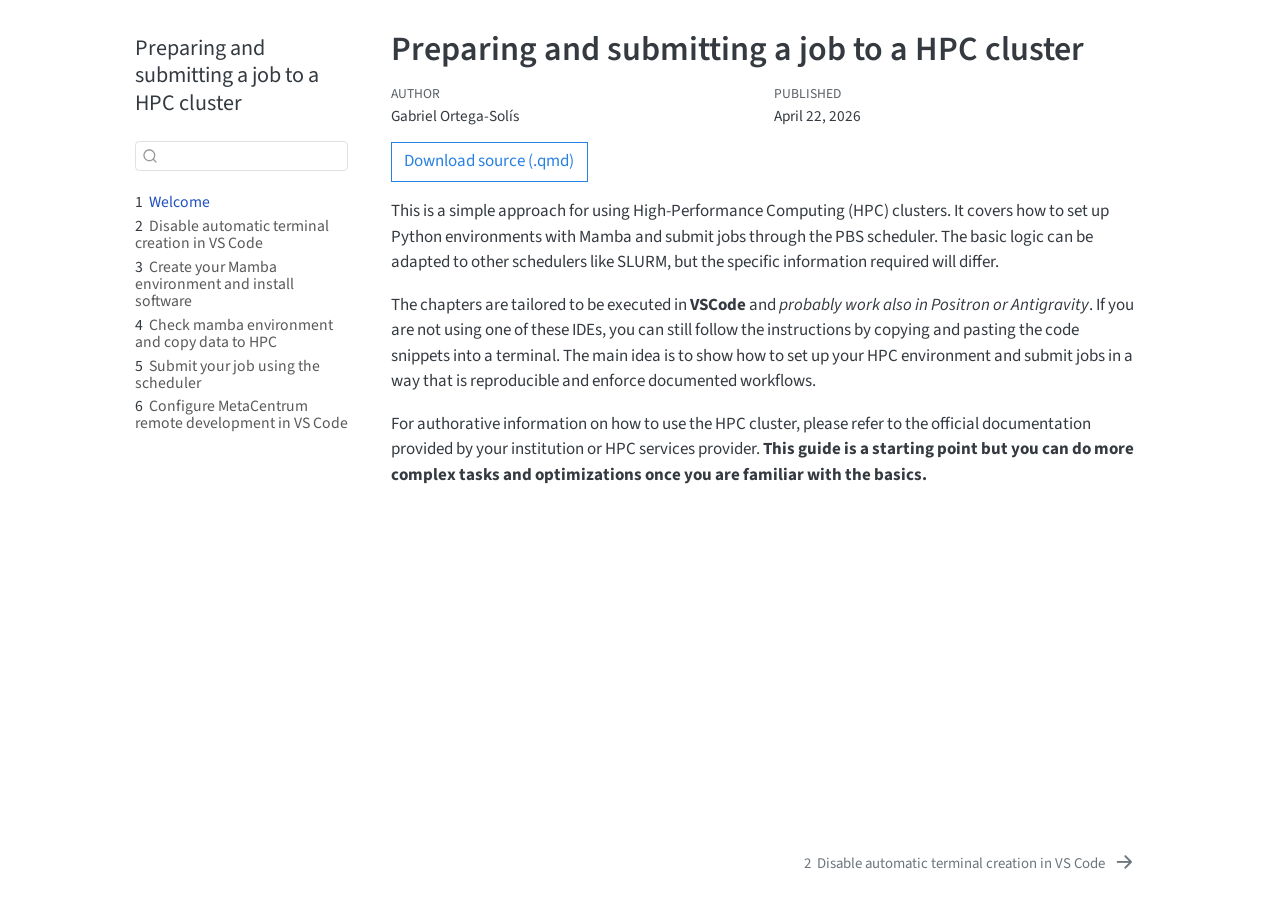
==== commit ee0dbc39: "Shortened welcome text" ====
--- a/docs/index.html
+++ b/docs/index.html
@@ -75,7 +75,7 @@
 
 </head>
 
-<body class="nav-sidebar floating quarto-light">
+<body class="nav-sidebar floating fullcontent quarto-light">
 
 <div id="quarto-search-results"></div>
   <header id="quarto-header" class="headroom fixed-top">
@@ -150,15 +150,7 @@
 </nav>
 <div id="quarto-sidebar-glass" class="quarto-sidebar-collapse-item" data-bs-toggle="collapse" data-bs-target=".quarto-sidebar-collapse-item"></div>
 <!-- margin-sidebar -->
-    <div id="quarto-margin-sidebar" class="sidebar margin-sidebar">
-        <nav id="TOC" role="doc-toc" class="toc-active">
-    <h2 id="toc-title">Table of contents</h2>
-   
-  <ul>
-  <li><a href="#contents" id="toc-contents" class="nav-link active" data-scroll-target="#contents"><span class="header-section-number">0.1</span> Contents</a></li>
-  </ul>
-</nav>
-    </div>
+    
 <!-- main -->
 <main class="content" id="quarto-document-content">
 
@@ -193,20 +185,11 @@
 </header>
 
 
-<p>This is a simple <em>and a bit unconventional</em> approach for using High-Performance Computing (HPC) clusters. It covers how to set up Python environments with Mamba and submit jobs through the PBS scheduler. The basic logic can be adapted to other schedulers like SLURM, but the specific information required will differ.</p>
+<p>This is a simple approach for using High-Performance Computing (HPC) clusters. It covers how to set up Python environments with Mamba and submit jobs through the PBS scheduler. The basic logic can be adapted to other schedulers like SLURM, but the specific information required will differ.</p>
 <p>The chapters are tailored to be executed in <strong>VSCode</strong> and <em>probably work also in Positron or Antigravity</em>. If you are not using one of these IDEs, you can still follow the instructions by copying and pasting the code snippets into a terminal. The main idea is to show how to set up your HPC environment and submit jobs in a way that is reproducible and enforce documented workflows.</p>
 <p>For authorative information on how to use the HPC cluster, please refer to the official documentation provided by your institution or HPC services provider. <strong>This guide is a starting point but you can do more complex tasks and optimizations once you are familiar with the basics.</strong></p>
-<section id="contents" class="level2" data-number="0.1">
-<h2 data-number="0.1" class="anchored" data-anchor-id="contents"><span class="header-section-number">0.1</span> Contents</h2>
-<ul>
-<li><strong>VS Code Terminal Behavior</strong> — Disable automatic terminal popups in VS Code.</li>
-<li><strong>Create your Mamba environment</strong> — Request an interactive session and install software using Mamba.</li>
-<li><strong>PBS Job Submission</strong> — Configure and submit batch jobs to the HPC cluster using <code>qsub</code>.</li>
-<li><strong>MetaCentrum Remote Development</strong> — Run VS Code server on a compute node and connect from your personal computer.</li>
-</ul>
-
-
-</section>
+
+
 
 </main> <!-- /main -->
 <div id="download-qmd-wrap" style="margin-top: 2rem;"></div>
